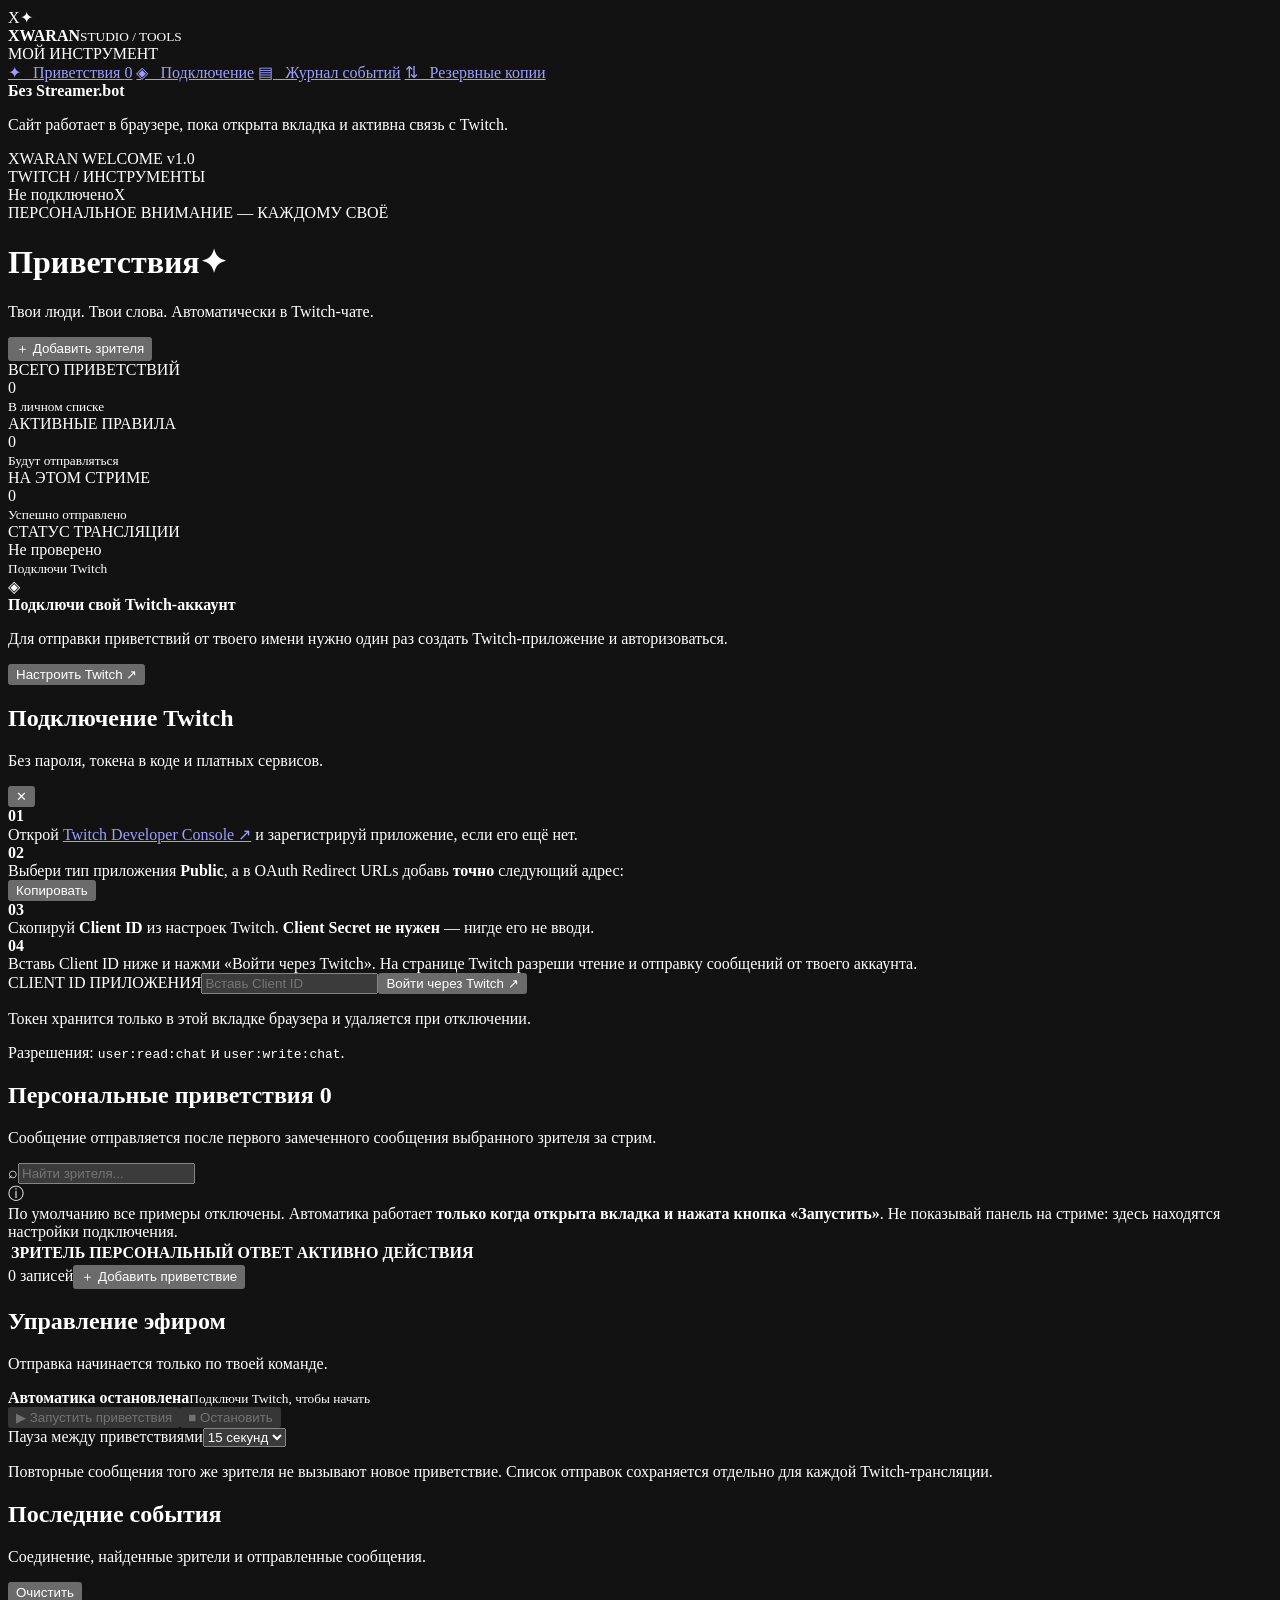
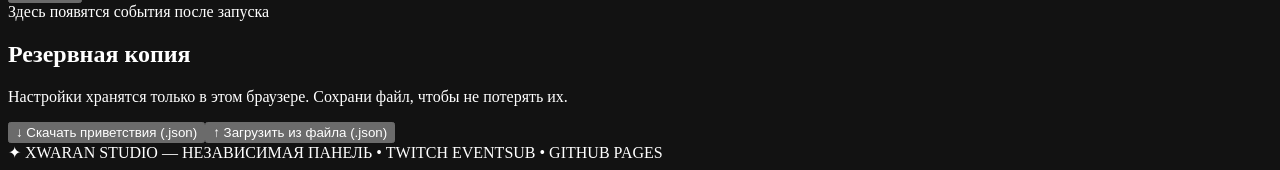
==== welcome/index.html @ 0ff884e6 "feat(welcome): add welcome/index.html" ====
<!doctype html>
<html lang="ru">
<head>
  <meta charset="utf-8">
  <meta name="viewport" content="width=device-width,initial-scale=1">
  <meta name="color-scheme" content="dark">
  <meta name="theme-color" content="#0d0e12">
  <meta name="description" content="Xwaran Welcome — персональные автоматические приветствия в Twitch без Streamer.bot.">
  <title>Xwaran Welcome — приветствия Twitch</title>
  <link rel="icon" href="./favicon.svg" type="image/svg+xml">
  <link rel="stylesheet" href="./styles.css">
  <script type="module" src="./app.mjs"></script>
</head>
<body>
<div class="shell">
  <aside class="sidebar">
    <div class="brand"><span class="brand-mark">X<span>✦</span></span><div><b>XWARAN</b><small>STUDIO / TOOLS</small></div></div>
    <div class="side-section">МОЙ ИНСТРУМЕНТ</div>
    <a class="nav-item active" href="#rules">✦ &nbsp; Приветствия <span id="sideCount">0</span></a>
    <a class="nav-item" href="#connection">◈ &nbsp; Подключение</a>
    <a class="nav-item" href="#activity">▤ &nbsp; Журнал событий</a>
    <a class="nav-item" href="#backup">⇅ &nbsp; Резервные копии</a>
    <div class="side-note"><span class="tiny-dot"></span><b>Без Streamer.bot</b><p>Сайт работает в браузере, пока открыта вкладка и активна связь с Twitch.</p></div>
    <div class="side-footer">XWARAN WELCOME <span>v1.0</span></div>
  </aside>
  <main class="main">
    <header class="topbar"><span class="eyebrow">TWITCH / ИНСТРУМЕНТЫ</span><div class="topbar-right"><span id="connectionPill" class="pill disconnected"><span class="dot"></span> Не подключено</span><span class="avatar">X</span></div></header>
    <div class="content">
      <div class="page-title"><div><div class="eyebrow red">ПЕРСОНАЛЬНОЕ ВНИМАНИЕ — КАЖДОМУ СВОЁ</div><h1>Приветствия<span class="spark">✦</span></h1><p>Твои люди. Твои слова. Автоматически в Twitch-чате.</p></div><button id="addBtn" class="btn primary">＋ Добавить зрителя</button></div>
      <div class="hero-stats">
        <div class="stat"><span>ВСЕГО ПРИВЕТСТВИЙ</span><div id="totalRules">0</div><small>В личном списке</small></div>
        <div class="stat"><span>АКТИВНЫЕ ПРАВИЛА</span><div id="enabledRules">0</div><small>Будут отправляться</small></div>
        <div class="stat"><span>НА ЭТОМ СТРИМЕ</span><div id="sentCount">0</div><small>Успешно отправлено</small></div>
        <div class="stat streamstat"><span>СТАТУС ТРАНСЛЯЦИИ</span><div id="streamStatus">Не проверено</div><small id="streamDetail">Подключи Twitch</small></div>
      </div>
      <section class="banner" id="connection">
        <div class="banner-icon">◈</div>
        <div class="banner-text"><b id="bannerTitle">Подключи свой Twitch-аккаунт</b><p id="bannerText">Для отправки приветствий от твоего имени нужно один раз создать Twitch-приложение и авторизоваться.</p></div>
        <button id="connectBtn" class="btn accent">Настроить Twitch ↗</button>
      </section>
      <section class="setup card" id="setupPanel">
        <div class="section-heading"><div><h2>Подключение Twitch</h2><p>Без пароля, токена в коде и платных сервисов.</p></div><button id="setupClose" class="icon-btn" aria-label="Скрыть подключение">✕</button></div>
        <div class="setup-grid">
          <div class="setup-instructions"><div class="step"><b>01</b><div>Открой <a href="https://dev.twitch.tv/console/apps" target="_blank" rel="noopener noreferrer">Twitch Developer Console ↗</a> и зарегистрируй приложение, если его ещё нет.</div></div>
          <div class="step"><b>02</b><div>Выбери тип приложения <strong>Public</strong>, а в OAuth Redirect URLs добавь <strong>точно</strong> следующий адрес:</div></div>
          <div class="copyline"><code id="redirectUri"></code><button id="copyRedirect" class="btn subtle small">Копировать</button></div>
          <div class="step"><b>03</b><div>Скопируй <strong>Client ID</strong> из настроек Twitch. <strong>Client Secret не нужен</strong> — нигде его не вводи.</div></div>
          <div class="step"><b>04</b><div>Вставь Client ID ниже и нажми «Войти через Twitch». На странице Twitch разреши чтение и отправку сообщений от твоего аккаунта.</div></div></div>
          <div class="setup-actions"><label for="clientId">CLIENT ID ПРИЛОЖЕНИЯ</label><input id="clientId" type="text" spellcheck="false" autocomplete="off" placeholder="Вставь Client ID" maxlength="80"><button id="authorizeBtn" class="btn primary wide">Войти через Twitch ↗</button><button id="disconnectBtn" class="btn subtle wide" hidden>Отключить аккаунт</button><p id="authInfo" class="fine">Токен хранится только в этой вкладке браузера и удаляется при отключении.</p><p class="fine">Разрешения: <code>user:read:chat</code> и <code>user:write:chat</code>.</p></div>
        </div>
      </section>
      <section class="card list-card" id="rules">
        <div class="section-heading"><div><h2>Персональные приветствия <span class="count-tag" id="rulesCounter">0</span></h2><p>Сообщение отправляется после первого замеченного сообщения выбранного зрителя за стрим.</p></div><div class="actions"><label class="search-wrap"><span>⌕</span><input id="search" placeholder="Найти зрителя..." autocomplete="off"></label></div></div>
        <div class="notice"><span>ⓘ</span><div>По умолчанию все примеры отключены. Автоматика работает <strong>только когда открыта вкладка и нажата кнопка «Запустить»</strong>. Не показывай панель на стриме: здесь находятся настройки подключения.</div></div>
        <div class="table-wrap"><table><thead><tr><th>ЗРИТЕЛЬ</th><th>ПЕРСОНАЛЬНЫЙ ОТВЕТ</th><th>АКТИВНО</th><th>ДЕЙСТВИЯ</th></tr></thead><tbody id="rulesBody"></tbody></table></div>
        <div id="emptyState" class="empty" hidden>Никого не найдено. Добавь зрителя или измени поиск.</div>
        <div class="table-footer"><span id="tableFoot">0 записей</span><button class="link-button" id="addBottom">＋ Добавить приветствие</button></div>
      </section>
      <div class="two-col">
        <section class="card control-card"><div class="section-heading"><div><h2>Управление эфиром</h2><p>Отправка начинается только по твоей команде.</p></div></div>
          <div class="run-status"><span id="runIndicator" class="live-bullet"></span><div><strong id="runTitle">Автоматика остановлена</strong><small id="runSub">Подключи Twitch, чтобы начать</small></div></div>
          <div class="controls"><button id="startBtn" class="btn primary wide" disabled>▶ Запустить приветствия</button><button id="stopBtn" class="btn danger-outline" disabled>■ Остановить</button></div>
          <div class="settings-row"><label for="cooldown">Пауза между приветствиями</label><select id="cooldown"><option value="10">10 секунд</option><option value="15" selected>15 секунд</option><option value="20">20 секунд</option><option value="30">30 секунд</option></select></div>
          <p class="fine">Повторные сообщения того же зрителя не вызывают новое приветствие. Список отправок сохраняется отдельно для каждой Twitch-трансляции.</p>
        </section>
        <section class="card" id="activity"><div class="section-heading"><div><h2>Последние события</h2><p>Соединение, найденные зрители и отправленные сообщения.</p></div><button id="clearLog" class="btn subtle small">Очистить</button></div><div id="eventLog" class="event-log"><div class="log-empty">Здесь появятся события после запуска</div></div></section>
      </div>
      <section class="card backup-card" id="backup"><div class="section-heading"><div><h2>Резервная копия</h2><p>Настройки хранятся только в этом браузере. Сохрани файл, чтобы не потерять их.</p></div></div><div class="backup-buttons"><button id="exportBtn" class="btn subtle">↓ Скачать приветствия (.json)</button><button id="importBtn" class="btn subtle">↑ Загрузить из файла (.json)</button><input id="fileInput" type="file" accept=".json,application/json" hidden></div></section>
      <footer>✦ XWARAN STUDIO — НЕЗАВИСИМАЯ ПАНЕЛЬ • TWITCH EVENTSUB • GITHUB PAGES</footer>
    </div>
  </main>
</div>
<dialog id="ruleDialog" class="modal"><form method="dialog" id="ruleForm"><div class="modal-title"><div><div class="eyebrow red">НАСТРОЙКА ПРИВЕТСТВИЯ</div><h2 id="modalHeading">Добавить зрителя</h2></div><button id="dialogClose" class="icon-btn" type="button" aria-label="Закрыть">✕</button></div><label for="ruleLogin">НИК ЗРИТЕЛЯ НА TWITCH</label><input id="ruleLogin" placeholder="например, Hell_Fox_X" required maxlength="25" spellcheck="false" autocomplete="off"><p class="fine">Используй Twitch-логин (латиница, цифры, подчёркивание), без @.</p><label for="ruleText">ТЕКСТ ПРИВЕТСТВИЯ</label><textarea id="ruleText" rows="4" maxlength="500" required placeholder="Привет, {user}! Устраивайся поудобнее ✦"></textarea><div class="form-under"><span>Можно использовать <code>{user}</code></span><span id="charCounter">0 / 500</span></div><label class="check-row"><input id="ruleEnabled" type="checkbox" checked><span>Включить приветствие</span></label><div class="dialog-actions"><button type="button" id="cancelRule" class="btn subtle">Отмена</button><button type="submit" class="btn primary">Сохранить</button></div></form></dialog>
<div id="toast" class="toast" role="status" aria-live="polite"></div>
</body>
</html>
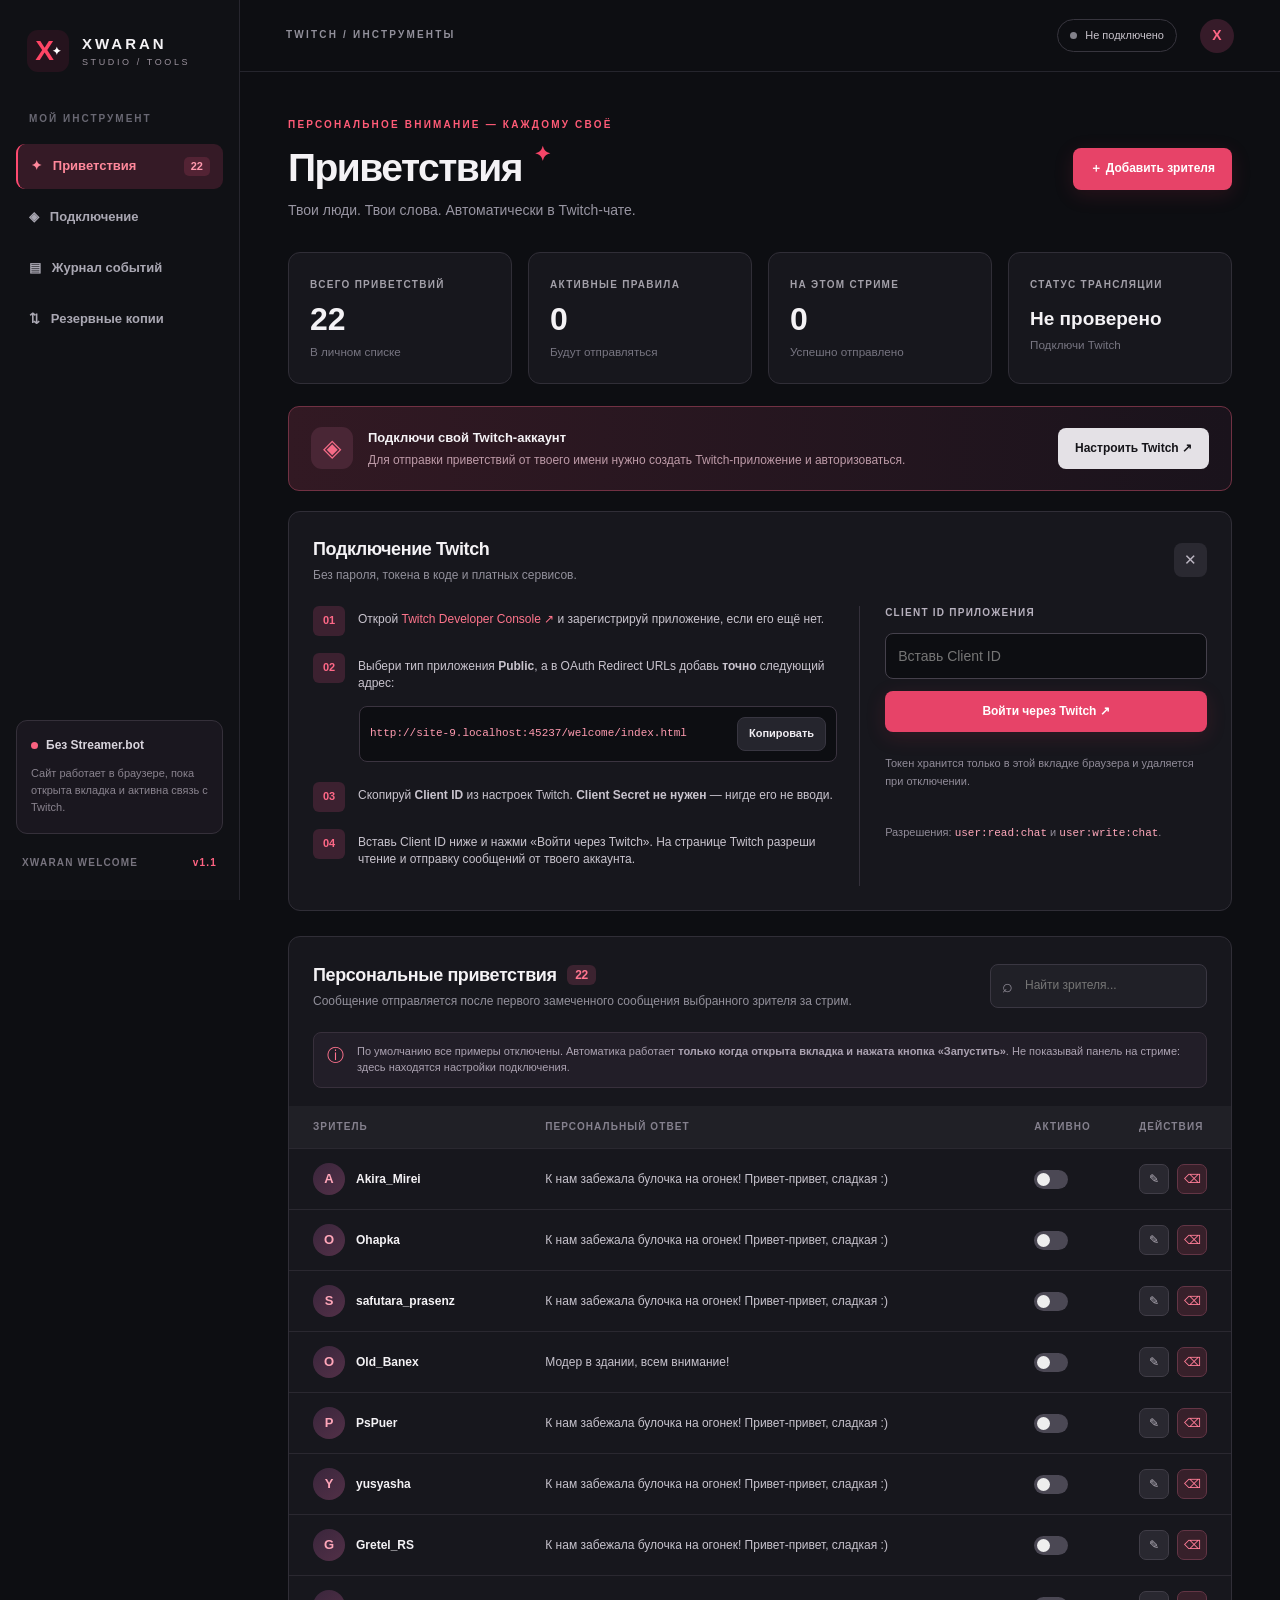
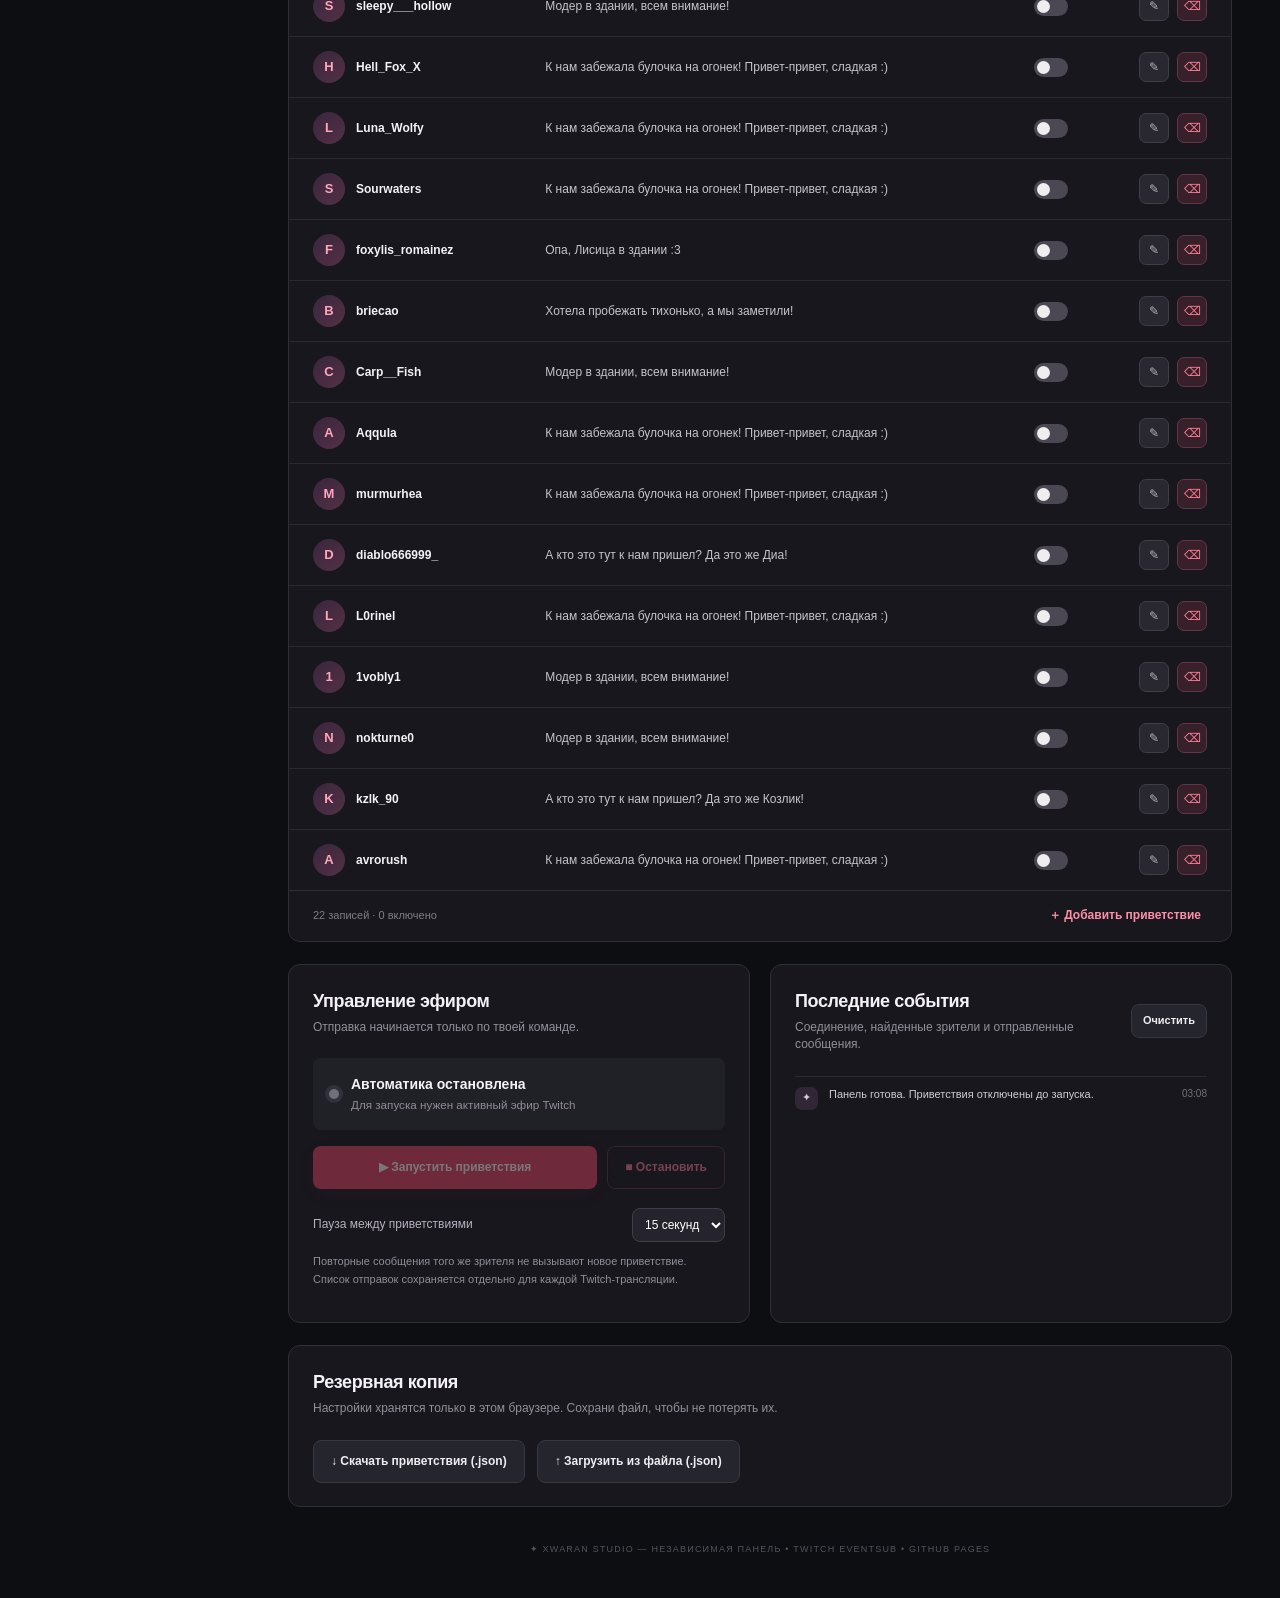
==== commit 4e383071: "feat(welcome): import Twir.app screenshot rules welcome/index.html" ====
--- a/welcome/index.html
+++ b/welcome/index.html
@@ -8,8 +8,8 @@
   <meta name="description" content="Xwaran Welcome — персональные автоматические приветствия в Twitch без Streamer.bot.">
   <title>Xwaran Welcome — приветствия Twitch</title>
   <link rel="icon" href="./favicon.svg" type="image/svg+xml">
-  <link rel="stylesheet" href="./styles.css">
-  <script type="module" src="./app.mjs"></script>
+  <link rel="stylesheet" href="./styles.css?v=1.1">
+  <script type="module" src="./app.mjs?v=1.1"></script>
 </head>
 <body>
 <div class="shell">
@@ -21,7 +21,7 @@
     <a class="nav-item" href="#activity">▤ &nbsp; Журнал событий</a>
     <a class="nav-item" href="#backup">⇅ &nbsp; Резервные копии</a>
     <div class="side-note"><span class="tiny-dot"></span><b>Без Streamer.bot</b><p>Сайт работает в браузере, пока открыта вкладка и активна связь с Twitch.</p></div>
-    <div class="side-footer">XWARAN WELCOME <span>v1.0</span></div>
+    <div class="side-footer">XWARAN WELCOME <span>v1.1</span></div>
   </aside>
   <main class="main">
     <header class="topbar"><span class="eyebrow">TWITCH / ИНСТРУМЕНТЫ</span><div class="topbar-right"><span id="connectionPill" class="pill disconnected"><span class="dot"></span> Не подключено</span><span class="avatar">X</span></div></header>
--- a/welcome/styles.css
+++ b/welcome/styles.css
@@ -0,0 +1 @@
+:root{font-family:Inter,ui-sans-serif,-apple-system,BlinkMacSystemFont,"Segoe UI",sans-serif;color:#f4f2f5;background:#0d0e12;font-size:14px;line-height:1.45}*{box-sizing:border-box}html{scroll-behavior:smooth}body{margin:0}button,input,textarea,select{font:inherit}button{cursor:pointer}button:disabled{cursor:not-allowed;opacity:.42}a{color:#ff758c;text-decoration:none}a:hover{text-decoration:underline}.shell{display:flex;min-height:100vh}.sidebar{background:#101115;border-right:1px solid #27262e;width:240px;flex:0 0 240px;display:flex;flex-direction:column;padding:30px 16px;position:sticky;top:0;height:100vh}.brand{display:flex;align-items:center;gap:13px;padding:0 11px 40px}.brand-mark{height:42px;width:42px;border-radius:11px;background:#25131d;color:#ff4565;font-size:28px;font-weight:900;text-align:center;line-height:42px}.brand-mark span{font-size:11px;color:white;vertical-align:top;margin-left:-2px}.brand b{letter-spacing:3px;font-size:15px}.brand small{display:block;color:#9b929d;font-size:9px;letter-spacing:2.6px;margin-top:2px}.side-section{font-weight:700;font-size:10px;letter-spacing:2px;color:#696873;padding:0 13px 14px}.nav-item{border-radius:9px;padding:13px 13px;color:#aaa8b3;display:flex;align-items:center;margin:3px 0;font-weight:600;font-size:13px}.nav-item:hover{text-decoration:none;background:#212026;color:#f5f3f5}.nav-item.active{background:#351a26;color:#ff889b;border-left:2px solid #ff4a70}.nav-item span{margin-left:auto;background:#532334;border-radius:5px;color:#ff99ae;padding:2px 7px;font-size:11px}.side-note{margin-top:auto;border:1px solid #35303a;background:#1a171f;border-radius:11px;padding:16px 14px;color:#d9d5dd;font-size:12px}.side-note p{color:#89838e;font-size:11px;line-height:1.55;margin-bottom:0}.tiny-dot{display:inline-block;width:7px;height:7px;border-radius:50%;background:#f9617f;margin-right:8px}.side-footer{display:flex;justify-content:space-between;padding:22px 6px 0;font-size:10px;font-weight:700;letter-spacing:1.2px;color:#77737e}.side-footer span{color:#ff6483}.main{min-width:0;flex:1}.topbar{height:72px;border-bottom:1px solid #25252d;display:flex;justify-content:space-between;align-items:center;padding:0 46px}.eyebrow{font-size:10px;font-weight:800;letter-spacing:2.2px;color:#92909b}.eyebrow.red{color:#ff5b77}.topbar-right{display:flex;align-items:center;gap:23px}.pill{display:inline-flex;align-items:center;gap:8px;border:1px solid #37353e;padding:8px 12px;border-radius:20px;font-size:11px;color:#c8c3cb}.dot{display:block;width:7px;height:7px;border-radius:50%;background:#82818a}.pill.connected .dot{background:#41d0a2}.pill.connected{border-color:#276450;color:#9dedca}.avatar{display:flex;align-items:center;justify-content:center;width:34px;height:34px;border-radius:50%;color:#ff6686;background:#361b29;font-weight:900}.content{max-width:1450px;margin:auto;padding:46px 48px 28px}.page-title{display:flex;align-items:center;justify-content:space-between;gap:18px;margin-bottom:32px}.page-title h1{font-size:39px;letter-spacing:-1.5px;margin:7px 0 4px}.page-title p{color:#9895a2;margin:0}.spark{color:#f64568;font-size:20px;margin-left:12px;vertical-align:top}.btn{border:none;border-radius:8px;padding:12px 17px;font-weight:700;font-size:12px;transition:filter .15s,background .15s;white-space:nowrap}.btn:not(:disabled):hover{filter:brightness(1.13)}.btn.primary{background:#e74368;color:white;box-shadow:0 5px 20px #d92d5025}.btn.accent{background:#e4e1e6;color:#151419}.btn.subtle{background:#25252d;color:#f0edf2;border:1px solid #383641}.btn.small{font-size:11px;padding:8px 11px}.btn.wide{width:100%}.btn.danger-outline{border:1px solid #6a3447;color:#ff7c92;background:transparent}.hero-stats{display:grid;grid-template-columns:repeat(4,minmax(0,1fr));gap:16px;margin-bottom:22px}.stat{border:1px solid #302e37;border-radius:12px;background:#17171d;padding:20px 21px;min-height:132px}.stat>span{font-size:10px;letter-spacing:1.3px;color:#a3a0a9;font-weight:750}.stat>div{font-size:32px;font-weight:800;margin:9px 0 0;line-height:1.05}.stat>small{display:block;color:#777581;margin-top:8px}.stat.streamstat>div{font-size:19px;margin-top:15px}.banner{padding:20px 22px;margin-bottom:20px;border:1px solid #713143;border-radius:11px;display:flex;align-items:center;gap:15px;background:linear-gradient(90deg,#321923,#1a131c)}.banner-icon{color:#f46b87;background:#492635;border-radius:11px;width:42px;height:42px;display:grid;place-items:center;font-size:24px;flex:none}.banner-text{flex:1}.banner-text>b{font-size:13px}.banner-text p{color:#be9ba8;margin:4px 0 0;font-size:12px}.card{background:#17171d;border:1px solid #302e37;border-radius:12px;margin-bottom:22px}.setup{padding:24px;margin-bottom:25px}.section-heading{display:flex;justify-content:space-between;gap:16px;align-items:center;margin-bottom:22px}.section-heading h2{font-size:18px;letter-spacing:-.4px;margin:0 0 5px}.section-heading p{margin:0;font-size:12px;color:#92909b}.icon-btn{border:0;background:#2a2931;border-radius:8px;color:#bcb6c2;font-size:15px;padding:6px 10px}.setup-grid{display:grid;grid-template-columns:1.7fr 1fr;gap:25px}.setup-instructions{padding-right:22px;border-right:1px solid #34303b}.step{display:flex;gap:13px;margin:0 0 17px;color:#c9c4ce;font-size:12px}.step>b{color:#ff6887;border-radius:6px;background:#3c2130;display:grid;place-items:center;min-width:32px;height:30px;font-size:11px}.step div{padding-top:5px}.copyline{margin:-4px 0 20px 46px;display:flex;align-items:center;gap:10px;background:#0d0e12;border:1px solid #3b3440;border-radius:8px;padding:10px}.copyline code{color:#ff9bb0;min-width:0;overflow-wrap:anywhere;flex:1;font-size:11px}.setup-actions{display:flex;flex-direction:column;gap:12px}.setup-actions label,.modal label:not(.check-row){font-size:10px;font-weight:750;letter-spacing:1.25px;color:#b7b1be}.setup-actions input,.modal input,.modal textarea{width:100%;border:1px solid #45414c;border-radius:8px;background:#0d0e12;color:white;outline:none;padding:12px}.setup-actions input:focus,.modal input:focus,.modal textarea:focus{border-color:#ff667f}.fine{font-size:11px;line-height:1.6;color:#918c99}.fine code,.form-under code{color:#ffa8bb}.list-card{padding:25px 0 0}.list-card .section-heading{padding:0 24px}.count-tag{font-size:12px;padding:3px 8px;border-radius:6px;background:#3c2330;color:#ff7690;vertical-align:middle;margin-left:6px}.search-wrap{border:1px solid #3a3742;border-radius:8px;display:flex;gap:10px;align-items:center;padding:8px 11px;background:#202027;color:#8d8995}.search-wrap span{font-size:18px}.search-wrap input{background:transparent;border:none;outline:none;width:172px;color:white;font-size:12px}.notice{background:#221e28;border:1px solid #38303c;border-radius:8px;padding:11px 13px;display:flex;gap:13px;color:#aba2b1;font-size:11px;margin:0 24px 18px}.notice>span{font-size:17px;color:#ff738e}.table-wrap{overflow-x:auto}table{width:100%;border-collapse:collapse;min-width:740px;text-align:left}thead{background:#202026;color:#85818e;font-size:10px;letter-spacing:1.1px}th{padding:14px 24px}td{padding:14px 24px;border-top:1px solid #2a2830;font-size:12px}td:first-child{width:26%}td:nth-child(2){width:55%}.user-cell{display:flex;align-items:center;gap:11px;font-weight:700}.user-avatar{display:grid;place-items:center;width:32px;height:32px;background:linear-gradient(140deg,#3a263c,#523047);color:#ffa6b9;border-radius:50%;font-weight:900;font-size:13px}.message{color:#c7c3cd;white-space:nowrap;overflow:hidden;text-overflow:ellipsis;max-width:440px}.row-actions{display:flex;gap:8px}.mini-btn{height:30px;width:30px;border-radius:7px;border:1px solid #403d47;background:#292830;color:#b7b2bd}.mini-btn.danger{background:#37202a;color:#ff7d97;border-color:#633545}.switch{position:relative;display:inline-block;width:34px;height:19px}.switch input{opacity:0;width:0;height:0}.switch span{position:absolute;inset:0;border-radius:20px;background:#4b4854;transition:background .2s;cursor:pointer}.switch span:before{content:"";position:absolute;top:3px;left:3px;width:13px;height:13px;background:#eee;border-radius:50%;transition:transform .2s}.switch input:checked+span{background:#e64b6d}.switch input:checked+span:before{transform:translateX(15px)}.empty{text-align:center;color:#a09ba8;padding:50px 15px}.table-footer{border-top:1px solid #302d37;display:flex;justify-content:space-between;align-items:center;padding:15px 24px;color:#817d89;font-size:11px}.link-button{border:none;background:none;color:#ff8fa8;font-size:12px;font-weight:700}.two-col{display:grid;grid-template-columns:1fr 1fr;gap:20px}.two-col .card{padding:23px 24px;min-height:304px}.run-status{display:flex;align-items:center;gap:12px;background:#202027;padding:16px;border-radius:8px;margin-bottom:16px}.live-bullet{width:10px;height:10px;border-radius:50%;background:#716f79;box-shadow:0 0 0 4px #32303b;flex:0 0 10px}.live-bullet.on{background:#4be1ac;box-shadow:0 0 0 4px #23473e}.run-status strong{display:block}.run-status small{display:block;color:#908b98;margin-top:2px}.controls{display:flex;gap:10px}.controls .wide{flex:1}.settings-row{display:flex;align-items:center;justify-content:space-between;gap:10px;margin-top:19px;font-size:12px;color:#b6b0bd}.settings-row select{background:#25242c;color:white;border:1px solid #413d48;border-radius:8px;padding:8px}.event-log{max-height:250px;overflow:auto;min-height:140px}.log-empty{color:#797581;text-align:center;margin-top:60px;font-size:12px}.log-item{display:flex;align-items:flex-start;gap:11px;padding:10px 0;border-top:1px solid #2b2932}.log-item time{color:#756f7d;font-size:10px;margin-left:auto;white-space:nowrap}.log-icon{height:23px;width:23px;display:grid;place-items:center;border-radius:7px;background:#312635;color:#ff8ba6;font-size:12px;flex:none}.log-item span{font-size:11px;color:#d1ccd4}.backup-card{padding:23px 24px}.backup-buttons{display:flex;gap:12px;flex-wrap:wrap}footer{text-align:center;padding:14px;color:#55535d;font-size:9px;letter-spacing:1.2px}.modal{background:#1c1a22;color:white;border:1px solid #4a3341;border-radius:15px;min-width:min(92vw,520px);max-width:520px;padding:27px;box-shadow:0 24px 90px #0009}.modal::backdrop{background:#050407c9}.modal-title{display:flex;justify-content:space-between;align-items:flex-start;margin-bottom:25px}.modal-title h2{font-size:23px;margin:5px 0}.modal form{display:flex;flex-direction:column;gap:11px}.modal textarea{resize:vertical}.modal .fine{margin:0 0 12px}.form-under{display:flex;justify-content:space-between;color:#8e8795;font-size:11px}.check-row{display:flex;align-items:center;gap:10px;padding:16px 0}.check-row input{width:auto;accent-color:#ea466b}.dialog-actions{display:flex;justify-content:flex-end;gap:10px;border-top:1px solid #3b3440;padding-top:18px}.toast{position:fixed;right:24px;bottom:25px;background:#35303b;border:1px solid #895169;padding:12px 17px;border-radius:9px;box-shadow:0 12px 40px #0008;max-width:350px;display:none;color:white;font-size:12px}.toast.visible{display:block}@media(max-width:1100px){.sidebar{width:188px;flex-basis:188px}.content{padding:30px 24px}.topbar{padding:0 24px}.hero-stats{grid-template-columns:1fr 1fr}}@media(max-width:780px){.sidebar{display:none}.content{padding:24px 14px}.topbar{padding:0 17px;height:58px}.page-title h1{font-size:30px}.page-title{align-items:flex-start;flex-direction:column}.hero-stats{gap:10px}.stat{padding:15px;min-height:110px}.banner{flex-wrap:wrap}.banner .btn{width:100%}.setup-grid,.two-col{grid-template-columns:1fr}.setup-instructions{border-right:0;padding-right:0}.setup{padding:17px}.list-card .section-heading{flex-wrap:wrap}.table-footer{padding:14px}.backup-card{padding:18px}.modal{padding:20px;min-width:90vw}}@media(max-width:420px){.hero-stats{grid-template-columns:1fr 1fr}.stat>span{font-size:9px}.stat>div{font-size:27px}.stat.streamstat>div{font-size:16px}.controls{flex-wrap:wrap}.controls .btn{width:100%}}
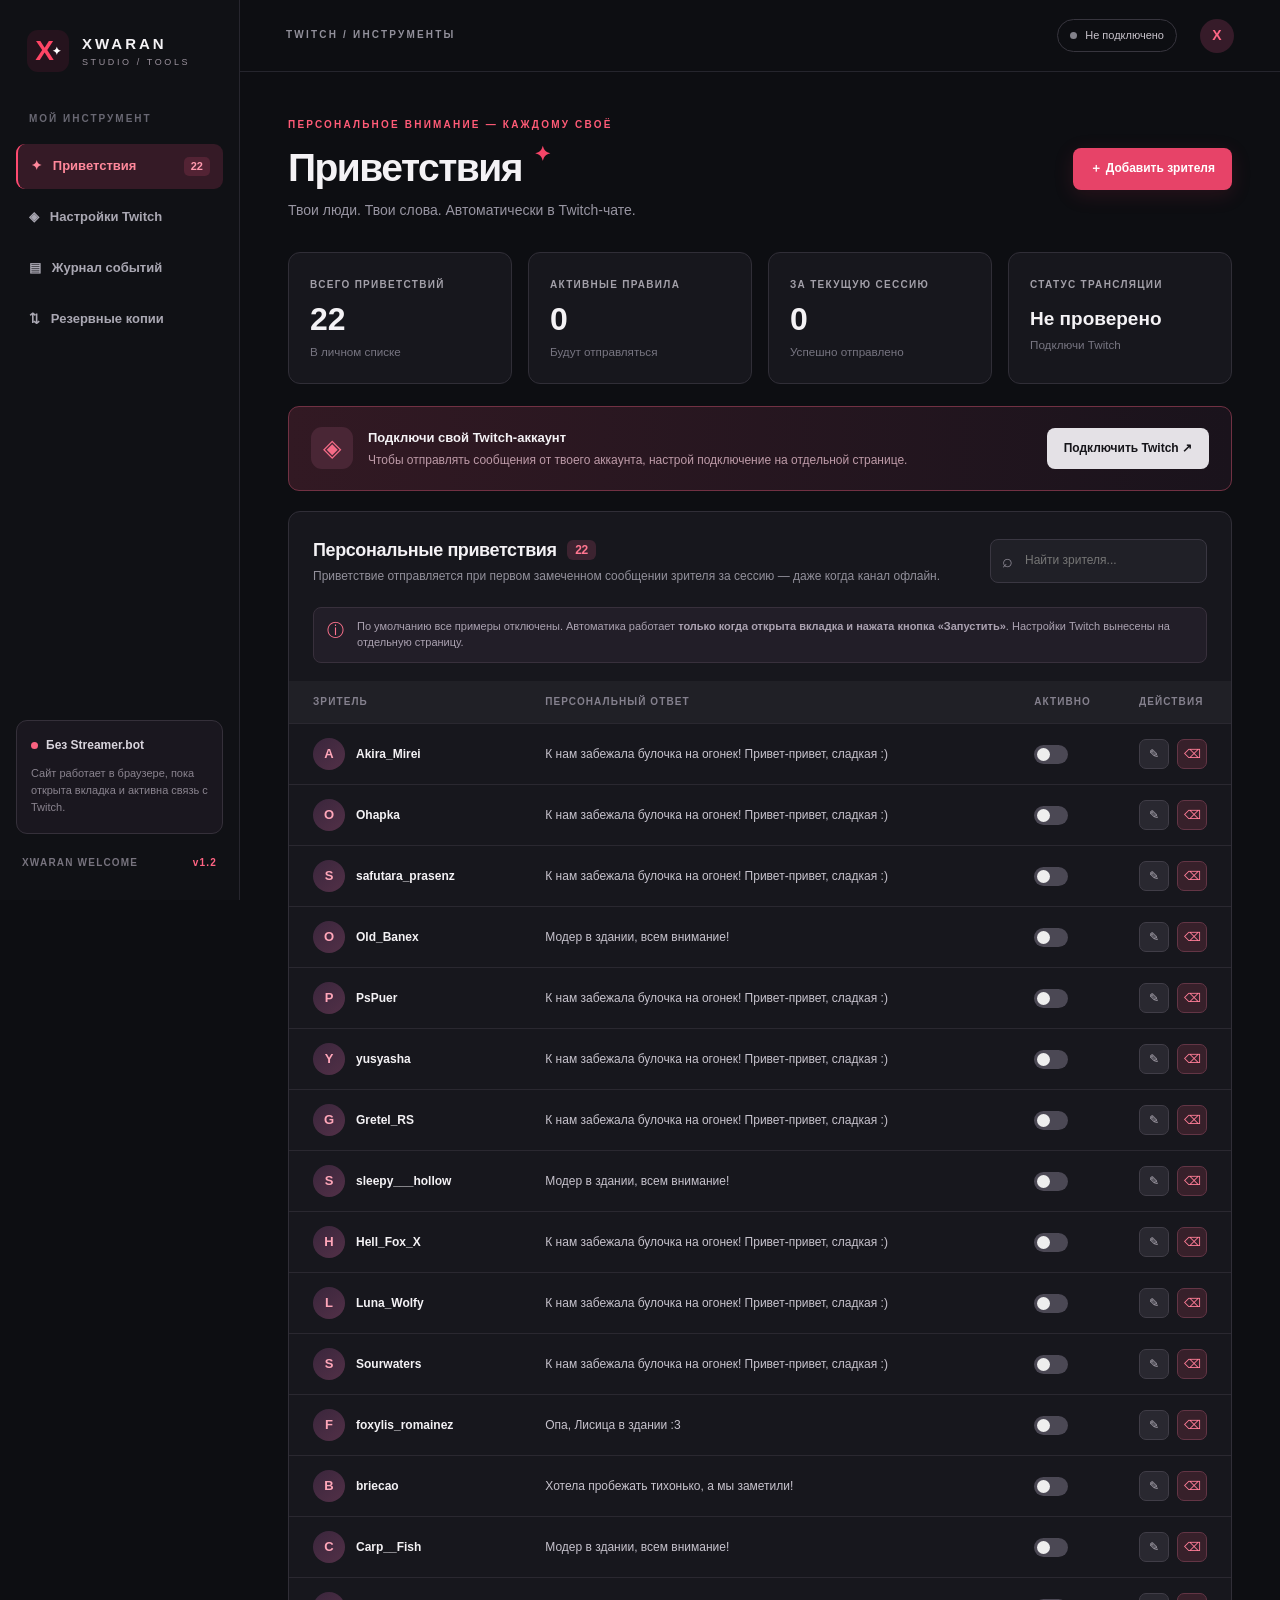
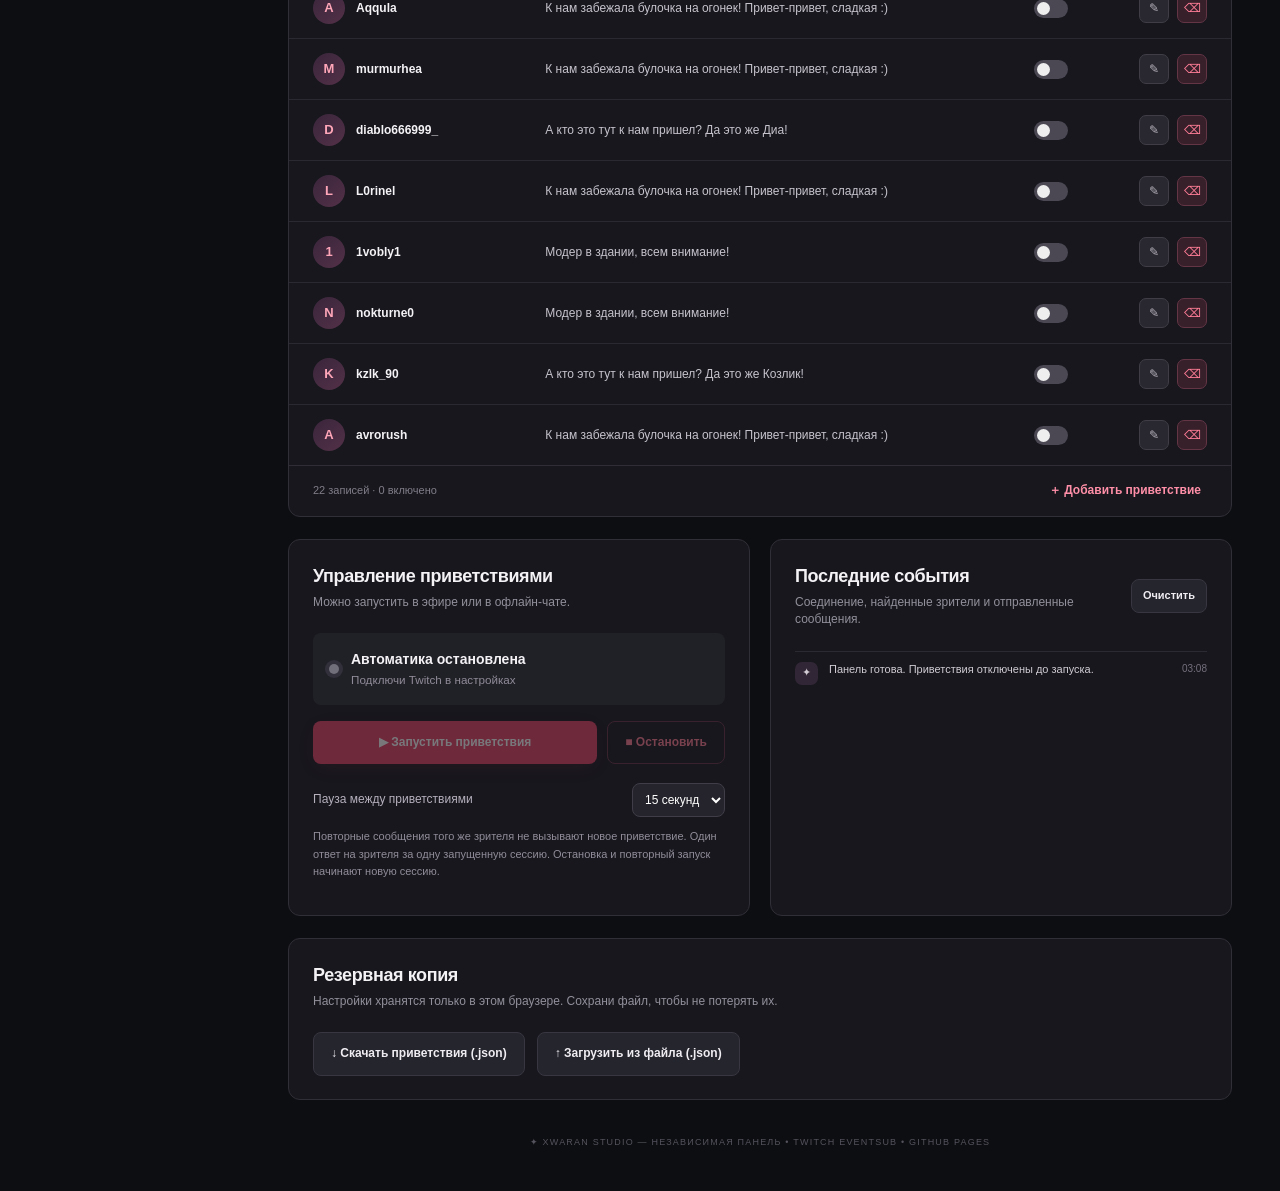
==== commit a20cc47b: "feat(welcome): update welcome/index.html for v1.2" ====
--- a/welcome/index.html
+++ b/welcome/index.html
@@ -8,8 +8,8 @@
   <meta name="description" content="Xwaran Welcome — персональные автоматические приветствия в Twitch без Streamer.bot.">
   <title>Xwaran Welcome — приветствия Twitch</title>
   <link rel="icon" href="./favicon.svg" type="image/svg+xml">
-  <link rel="stylesheet" href="./styles.css?v=1.1">
-  <script type="module" src="./app.mjs?v=1.1"></script>
+  <link rel="stylesheet" href="./styles.css?v=1.2">
+  <script type="module" src="./app.mjs?v=1.2"></script>
 </head>
 <body>
 <div class="shell">
@@ -17,11 +17,11 @@
     <div class="brand"><span class="brand-mark">X<span>✦</span></span><div><b>XWARAN</b><small>STUDIO / TOOLS</small></div></div>
     <div class="side-section">МОЙ ИНСТРУМЕНТ</div>
     <a class="nav-item active" href="#rules">✦ &nbsp; Приветствия <span id="sideCount">0</span></a>
-    <a class="nav-item" href="#connection">◈ &nbsp; Подключение</a>
+    <a class="nav-item" href="./settings.html">◈ &nbsp; Настройки Twitch</a>
     <a class="nav-item" href="#activity">▤ &nbsp; Журнал событий</a>
     <a class="nav-item" href="#backup">⇅ &nbsp; Резервные копии</a>
     <div class="side-note"><span class="tiny-dot"></span><b>Без Streamer.bot</b><p>Сайт работает в браузере, пока открыта вкладка и активна связь с Twitch.</p></div>
-    <div class="side-footer">XWARAN WELCOME <span>v1.1</span></div>
+    <div class="side-footer">XWARAN WELCOME <span>v1.2</span></div>
   </aside>
   <main class="main">
     <header class="topbar"><span class="eyebrow">TWITCH / ИНСТРУМЕНТЫ</span><div class="topbar-right"><span id="connectionPill" class="pill disconnected"><span class="dot"></span> Не подключено</span><span class="avatar">X</span></div></header>
@@ -30,7 +30,7 @@
       <div class="hero-stats">
         <div class="stat"><span>ВСЕГО ПРИВЕТСТВИЙ</span><div id="totalRules">0</div><small>В личном списке</small></div>
         <div class="stat"><span>АКТИВНЫЕ ПРАВИЛА</span><div id="enabledRules">0</div><small>Будут отправляться</small></div>
-        <div class="stat"><span>НА ЭТОМ СТРИМЕ</span><div id="sentCount">0</div><small>Успешно отправлено</small></div>
+        <div class="stat"><span>ЗА ТЕКУЩУЮ СЕССИЮ</span><div id="sentCount">0</div><small>Успешно отправлено</small></div>
         <div class="stat streamstat"><span>СТАТУС ТРАНСЛЯЦИИ</span><div id="streamStatus">Не проверено</div><small id="streamDetail">Подключи Twitch</small></div>
       </div>
       <section class="banner" id="connection">
@@ -38,30 +38,19 @@
         <div class="banner-text"><b id="bannerTitle">Подключи свой Twitch-аккаунт</b><p id="bannerText">Для отправки приветствий от твоего имени нужно один раз создать Twitch-приложение и авторизоваться.</p></div>
         <button id="connectBtn" class="btn accent">Настроить Twitch ↗</button>
       </section>
-      <section class="setup card" id="setupPanel">
-        <div class="section-heading"><div><h2>Подключение Twitch</h2><p>Без пароля, токена в коде и платных сервисов.</p></div><button id="setupClose" class="icon-btn" aria-label="Скрыть подключение">✕</button></div>
-        <div class="setup-grid">
-          <div class="setup-instructions"><div class="step"><b>01</b><div>Открой <a href="https://dev.twitch.tv/console/apps" target="_blank" rel="noopener noreferrer">Twitch Developer Console ↗</a> и зарегистрируй приложение, если его ещё нет.</div></div>
-          <div class="step"><b>02</b><div>Выбери тип приложения <strong>Public</strong>, а в OAuth Redirect URLs добавь <strong>точно</strong> следующий адрес:</div></div>
-          <div class="copyline"><code id="redirectUri"></code><button id="copyRedirect" class="btn subtle small">Копировать</button></div>
-          <div class="step"><b>03</b><div>Скопируй <strong>Client ID</strong> из настроек Twitch. <strong>Client Secret не нужен</strong> — нигде его не вводи.</div></div>
-          <div class="step"><b>04</b><div>Вставь Client ID ниже и нажми «Войти через Twitch». На странице Twitch разреши чтение и отправку сообщений от твоего аккаунта.</div></div></div>
-          <div class="setup-actions"><label for="clientId">CLIENT ID ПРИЛОЖЕНИЯ</label><input id="clientId" type="text" spellcheck="false" autocomplete="off" placeholder="Вставь Client ID" maxlength="80"><button id="authorizeBtn" class="btn primary wide">Войти через Twitch ↗</button><button id="disconnectBtn" class="btn subtle wide" hidden>Отключить аккаунт</button><p id="authInfo" class="fine">Токен хранится только в этой вкладке браузера и удаляется при отключении.</p><p class="fine">Разрешения: <code>user:read:chat</code> и <code>user:write:chat</code>.</p></div>
-        </div>
-      </section>
       <section class="card list-card" id="rules">
-        <div class="section-heading"><div><h2>Персональные приветствия <span class="count-tag" id="rulesCounter">0</span></h2><p>Сообщение отправляется после первого замеченного сообщения выбранного зрителя за стрим.</p></div><div class="actions"><label class="search-wrap"><span>⌕</span><input id="search" placeholder="Найти зрителя..." autocomplete="off"></label></div></div>
-        <div class="notice"><span>ⓘ</span><div>По умолчанию все примеры отключены. Автоматика работает <strong>только когда открыта вкладка и нажата кнопка «Запустить»</strong>. Не показывай панель на стриме: здесь находятся настройки подключения.</div></div>
+        <div class="section-heading"><div><h2>Персональные приветствия <span class="count-tag" id="rulesCounter">0</span></h2><p>Приветствие отправляется при первом замеченном сообщении зрителя за сессию — даже когда канал офлайн.</p></div><div class="actions"><label class="search-wrap"><span>⌕</span><input id="search" placeholder="Найти зрителя..." autocomplete="off"></label></div></div>
+        <div class="notice"><span>ⓘ</span><div>По умолчанию все примеры отключены. Автоматика работает <strong>только когда открыта вкладка и нажата кнопка «Запустить»</strong>. Настройки Twitch вынесены на отдельную страницу.</div></div>
         <div class="table-wrap"><table><thead><tr><th>ЗРИТЕЛЬ</th><th>ПЕРСОНАЛЬНЫЙ ОТВЕТ</th><th>АКТИВНО</th><th>ДЕЙСТВИЯ</th></tr></thead><tbody id="rulesBody"></tbody></table></div>
         <div id="emptyState" class="empty" hidden>Никого не найдено. Добавь зрителя или измени поиск.</div>
         <div class="table-footer"><span id="tableFoot">0 записей</span><button class="link-button" id="addBottom">＋ Добавить приветствие</button></div>
       </section>
       <div class="two-col">
-        <section class="card control-card"><div class="section-heading"><div><h2>Управление эфиром</h2><p>Отправка начинается только по твоей команде.</p></div></div>
+        <section class="card control-card"><div class="section-heading"><div><h2>Управление приветствиями</h2><p>Можно запустить в эфире или в офлайн-чате.</p></div></div>
           <div class="run-status"><span id="runIndicator" class="live-bullet"></span><div><strong id="runTitle">Автоматика остановлена</strong><small id="runSub">Подключи Twitch, чтобы начать</small></div></div>
           <div class="controls"><button id="startBtn" class="btn primary wide" disabled>▶ Запустить приветствия</button><button id="stopBtn" class="btn danger-outline" disabled>■ Остановить</button></div>
           <div class="settings-row"><label for="cooldown">Пауза между приветствиями</label><select id="cooldown"><option value="10">10 секунд</option><option value="15" selected>15 секунд</option><option value="20">20 секунд</option><option value="30">30 секунд</option></select></div>
-          <p class="fine">Повторные сообщения того же зрителя не вызывают новое приветствие. Список отправок сохраняется отдельно для каждой Twitch-трансляции.</p>
+          <p class="fine">Повторные сообщения того же зрителя не вызывают новое приветствие. Один ответ на зрителя за одну запущенную сессию. Остановка и повторный запуск начинают новую сессию.</p>
         </section>
         <section class="card" id="activity"><div class="section-heading"><div><h2>Последние события</h2><p>Соединение, найденные зрители и отправленные сообщения.</p></div><button id="clearLog" class="btn subtle small">Очистить</button></div><div id="eventLog" class="event-log"><div class="log-empty">Здесь появятся события после запуска</div></div></section>
       </div>
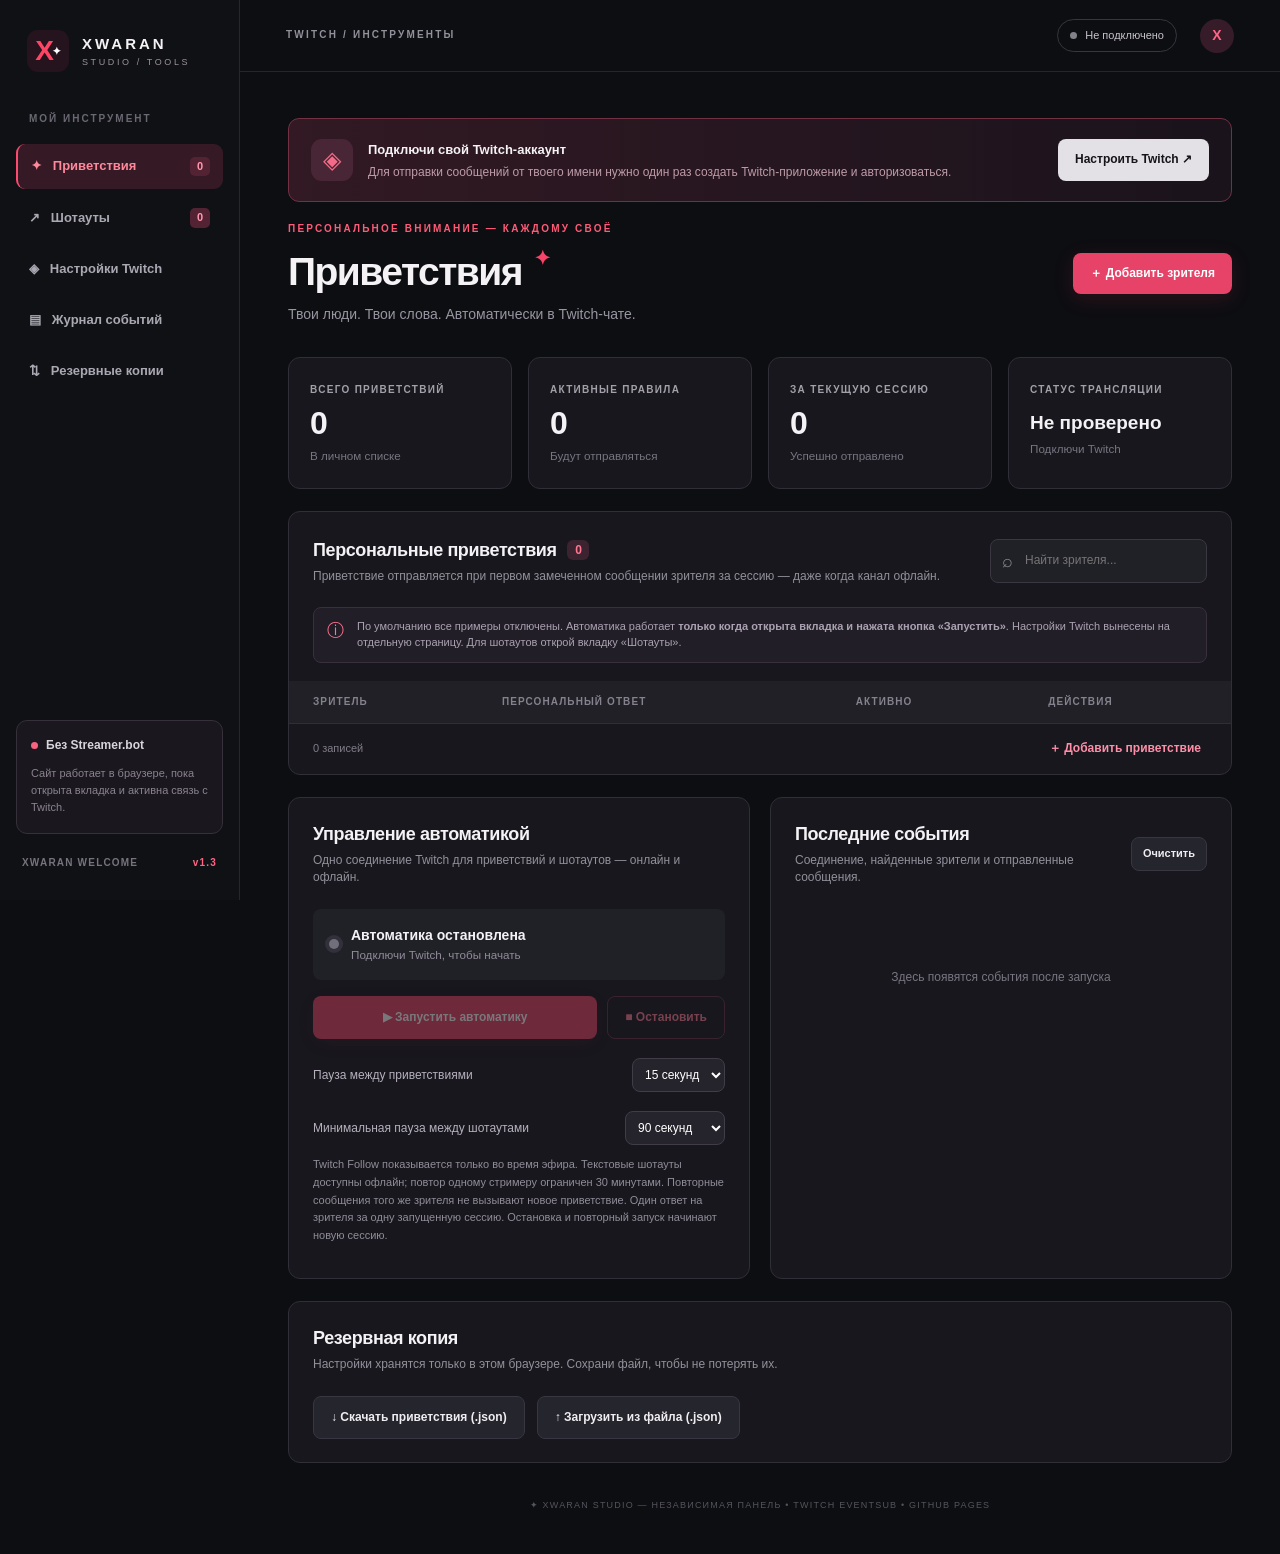
==== commit 38798ab7: "feat(welcome): shoutouts update welcome/index.html" ====
--- a/welcome/index.html
+++ b/welcome/index.html
@@ -8,24 +8,31 @@
   <meta name="description" content="Xwaran Welcome — персональные автоматические приветствия в Twitch без Streamer.bot.">
   <title>Xwaran Welcome — приветствия Twitch</title>
   <link rel="icon" href="./favicon.svg" type="image/svg+xml">
-  <link rel="stylesheet" href="./styles.css?v=1.2">
-  <script type="module" src="./app.mjs?v=1.2"></script>
+  <link rel="stylesheet" href="./styles.css?v=1.3">
+  <script type="module" src="./app.mjs?v=1.3"></script>
 </head>
 <body>
 <div class="shell">
   <aside class="sidebar">
     <div class="brand"><span class="brand-mark">X<span>✦</span></span><div><b>XWARAN</b><small>STUDIO / TOOLS</small></div></div>
     <div class="side-section">МОЙ ИНСТРУМЕНТ</div>
-    <a class="nav-item active" href="#rules">✦ &nbsp; Приветствия <span id="sideCount">0</span></a>
+    <a id="navGreetings" class="nav-item active" href="#rules">✦ &nbsp; Приветствия <span id="sideCount">0</span></a>
+    <a id="navShoutouts" class="nav-item" href="#shoutouts">↗ &nbsp; Шотауты <span id="sideShoutCount">0</span></a>
     <a class="nav-item" href="./settings.html">◈ &nbsp; Настройки Twitch</a>
     <a class="nav-item" href="#activity">▤ &nbsp; Журнал событий</a>
     <a class="nav-item" href="#backup">⇅ &nbsp; Резервные копии</a>
     <div class="side-note"><span class="tiny-dot"></span><b>Без Streamer.bot</b><p>Сайт работает в браузере, пока открыта вкладка и активна связь с Twitch.</p></div>
-    <div class="side-footer">XWARAN WELCOME <span>v1.2</span></div>
+    <div class="side-footer">XWARAN WELCOME <span>v1.3</span></div>
   </aside>
   <main class="main">
     <header class="topbar"><span class="eyebrow">TWITCH / ИНСТРУМЕНТЫ</span><div class="topbar-right"><span id="connectionPill" class="pill disconnected"><span class="dot"></span> Не подключено</span><span class="avatar">X</span></div></header>
     <div class="content">
+      <section class="banner" id="connection">
+        <div class="banner-icon">◈</div>
+        <div class="banner-text"><b id="bannerTitle">Подключи свой Twitch-аккаунт</b><p id="bannerText">Для отправки сообщений от твоего имени нужно один раз создать Twitch-приложение и авторизоваться.</p></div>
+        <button id="connectBtn" class="btn accent">Настроить Twitch ↗</button>
+      </section>
+      <div id="greetingsView" class="view">
       <div class="page-title"><div><div class="eyebrow red">ПЕРСОНАЛЬНОЕ ВНИМАНИЕ — КАЖДОМУ СВОЁ</div><h1>Приветствия<span class="spark">✦</span></h1><p>Твои люди. Твои слова. Автоматически в Twitch-чате.</p></div><button id="addBtn" class="btn primary">＋ Добавить зрителя</button></div>
       <div class="hero-stats">
         <div class="stat"><span>ВСЕГО ПРИВЕТСТВИЙ</span><div id="totalRules">0</div><small>В личном списке</small></div>
@@ -33,24 +40,38 @@
         <div class="stat"><span>ЗА ТЕКУЩУЮ СЕССИЮ</span><div id="sentCount">0</div><small>Успешно отправлено</small></div>
         <div class="stat streamstat"><span>СТАТУС ТРАНСЛЯЦИИ</span><div id="streamStatus">Не проверено</div><small id="streamDetail">Подключи Twitch</small></div>
       </div>
-      <section class="banner" id="connection">
-        <div class="banner-icon">◈</div>
-        <div class="banner-text"><b id="bannerTitle">Подключи свой Twitch-аккаунт</b><p id="bannerText">Для отправки приветствий от твоего имени нужно один раз создать Twitch-приложение и авторизоваться.</p></div>
-        <button id="connectBtn" class="btn accent">Настроить Twitch ↗</button>
-      </section>
       <section class="card list-card" id="rules">
         <div class="section-heading"><div><h2>Персональные приветствия <span class="count-tag" id="rulesCounter">0</span></h2><p>Приветствие отправляется при первом замеченном сообщении зрителя за сессию — даже когда канал офлайн.</p></div><div class="actions"><label class="search-wrap"><span>⌕</span><input id="search" placeholder="Найти зрителя..." autocomplete="off"></label></div></div>
-        <div class="notice"><span>ⓘ</span><div>По умолчанию все примеры отключены. Автоматика работает <strong>только когда открыта вкладка и нажата кнопка «Запустить»</strong>. Настройки Twitch вынесены на отдельную страницу.</div></div>
+        <div class="notice"><span>ⓘ</span><div>По умолчанию все примеры отключены. Автоматика работает <strong>только когда открыта вкладка и нажата кнопка «Запустить»</strong>. Настройки Twitch вынесены на отдельную страницу. Для шотаутов открой вкладку «Шотауты».</div></div>
         <div class="table-wrap"><table><thead><tr><th>ЗРИТЕЛЬ</th><th>ПЕРСОНАЛЬНЫЙ ОТВЕТ</th><th>АКТИВНО</th><th>ДЕЙСТВИЯ</th></tr></thead><tbody id="rulesBody"></tbody></table></div>
         <div id="emptyState" class="empty" hidden>Никого не найдено. Добавь зрителя или измени поиск.</div>
         <div class="table-footer"><span id="tableFoot">0 записей</span><button class="link-button" id="addBottom">＋ Добавить приветствие</button></div>
       </section>
+      </div>
+      <div id="shoutoutsView" class="view" hidden>
+        <div class="page-title"><div><div class="eyebrow red">ПОДДЕРЖИМ ДРУЗЕЙ-СТРИМЕРОВ</div><h1>Шотауты<span class="spark">↗</span></h1><p>Стример написал в чат — его канал появляется у сообщества.</p></div><button id="addShoutBtn" class="btn primary">＋ Добавить стримера</button></div>
+        <div class="hero-stats shout-stats">
+          <div class="stat"><span>ВСЕГО СТРИМЕРОВ</span><div id="shoutTotal">0</div><small>В твоём списке</small></div>
+          <div class="stat"><span>ВКЛЮЧЕНО</span><div id="shoutEnabled">0</div><small>Автоматические шотауты</small></div>
+          <div class="stat"><span>ЗА СЕССИЮ</span><div id="shoutSent">0</div><small>Успешно отмечены</small></div>
+          <div class="stat streamstat"><span>РЕЖИМ</span><div>Follow / ссылка</div><small>В эфире / офлайн</small></div>
+        </div>
+        <section class="card list-card" id="shoutouts">
+          <div class="section-heading"><div><h2>Мои стримеры <span class="count-tag" id="shoutCount">0</span></h2><p>Реакция на первое сообщение указанного стримера во время запущенной автоматики.</p></div><label class="search-wrap"><span>⌕</span><input id="shoutSearch" placeholder="Найти стримера..." autocomplete="off"></label></div>
+          <div class="notice"><span>ⓘ</span><div><b>В эфире:</b> встроенный Twitch Shoutout с кнопкой Follow (если авторизация позволяет и нет кулдауна). <b>Офлайн:</b> обычный текст с кликабельной ссылкой. Для отмеченных стримеров обычное приветствие не дублируется. Новые правила по умолчанию выключены.</div></div>
+          <div class="native-scope-info" id="nativeScopeNote">Нативный Twitch Shoutout требует отдельного разрешения.</div>
+          <div class="table-wrap"><table><thead><tr><th>СТРИМЕР</th><th>ТЕКСТ ПРИ ОФЛАЙНЕ / КУЛДАУНЕ</th><th>АКТИВНО</th><th>ДЕЙСТВИЯ</th></tr></thead><tbody id="shoutBody"></tbody></table></div>
+          <div id="shoutEmpty" class="empty" hidden>Стримеров не найдено.</div>
+          <div class="table-footer"><span id="shoutFoot">0 стримеров</span><button class="link-button" id="addShoutBottom">＋ Добавить шотаут</button></div>
+        </section>
+        <section class="card backup-card"><div class="section-heading"><div><h2>Список шотаутов</h2><p>Экспорт и импорт правил без передачи токена Twitch.</p></div></div><div class="backup-buttons"><button id="exportShouts" class="btn subtle">↓ Скачать шотауты (.json)</button><button id="importShouts" class="btn subtle">↑ Импорт шотаутов (.json)</button><input id="shoutFile" type="file" accept=".json,application/json" hidden></div></section>
+      </div>
       <div class="two-col">
-        <section class="card control-card"><div class="section-heading"><div><h2>Управление приветствиями</h2><p>Можно запустить в эфире или в офлайн-чате.</p></div></div>
+        <section class="card control-card"><div class="section-heading"><div><h2>Управление автоматикой</h2><p>Одно соединение Twitch для приветствий и шотаутов — онлайн и офлайн.</p></div></div>
           <div class="run-status"><span id="runIndicator" class="live-bullet"></span><div><strong id="runTitle">Автоматика остановлена</strong><small id="runSub">Подключи Twitch, чтобы начать</small></div></div>
-          <div class="controls"><button id="startBtn" class="btn primary wide" disabled>▶ Запустить приветствия</button><button id="stopBtn" class="btn danger-outline" disabled>■ Остановить</button></div>
+          <div class="controls"><button id="startBtn" class="btn primary wide" disabled>▶ Запустить автоматику</button><button id="stopBtn" class="btn danger-outline" disabled>■ Остановить</button></div>
           <div class="settings-row"><label for="cooldown">Пауза между приветствиями</label><select id="cooldown"><option value="10">10 секунд</option><option value="15" selected>15 секунд</option><option value="20">20 секунд</option><option value="30">30 секунд</option></select></div>
-          <p class="fine">Повторные сообщения того же зрителя не вызывают новое приветствие. Один ответ на зрителя за одну запущенную сессию. Остановка и повторный запуск начинают новую сессию.</p>
+          <div class="settings-row"><label for="shoutInterval">Минимальная пауза между шотаутами</label><select id="shoutInterval"><option value="60">60 секунд</option><option value="90" selected>90 секунд</option><option value="120">120 секунд</option></select></div><p class="fine">Twitch Follow показывается только во время эфира. Текстовые шотауты доступны офлайн; повтор одному стримеру ограничен 30 минутами. Повторные сообщения того же зрителя не вызывают новое приветствие. Один ответ на зрителя за одну запущенную сессию. Остановка и повторный запуск начинают новую сессию.</p>
         </section>
         <section class="card" id="activity"><div class="section-heading"><div><h2>Последние события</h2><p>Соединение, найденные зрители и отправленные сообщения.</p></div><button id="clearLog" class="btn subtle small">Очистить</button></div><div id="eventLog" class="event-log"><div class="log-empty">Здесь появятся события после запуска</div></div></section>
       </div>
@@ -60,6 +81,8 @@
   </main>
 </div>
 <dialog id="ruleDialog" class="modal"><form method="dialog" id="ruleForm"><div class="modal-title"><div><div class="eyebrow red">НАСТРОЙКА ПРИВЕТСТВИЯ</div><h2 id="modalHeading">Добавить зрителя</h2></div><button id="dialogClose" class="icon-btn" type="button" aria-label="Закрыть">✕</button></div><label for="ruleLogin">НИК ЗРИТЕЛЯ НА TWITCH</label><input id="ruleLogin" placeholder="например, Hell_Fox_X" required maxlength="25" spellcheck="false" autocomplete="off"><p class="fine">Используй Twitch-логин (латиница, цифры, подчёркивание), без @.</p><label for="ruleText">ТЕКСТ ПРИВЕТСТВИЯ</label><textarea id="ruleText" rows="4" maxlength="500" required placeholder="Привет, {user}! Устраивайся поудобнее ✦"></textarea><div class="form-under"><span>Можно использовать <code>{user}</code></span><span id="charCounter">0 / 500</span></div><label class="check-row"><input id="ruleEnabled" type="checkbox" checked><span>Включить приветствие</span></label><div class="dialog-actions"><button type="button" id="cancelRule" class="btn subtle">Отмена</button><button type="submit" class="btn primary">Сохранить</button></div></form></dialog>
+<dialog id="shoutDialog" class="modal"><form id="shoutForm" method="dialog"><div class="modal-title"><div><div class="eyebrow red">ПОДДЕРЖКА СТРИМЕРА</div><h2 id="shoutHeading">Добавить стримера</h2></div><button type="button" id="shoutDialogClose" class="icon-btn" aria-label="Закрыть">✕</button></div><label for="shoutLogin">TWITCH-НИК СТРИМЕРА</label><input id="shoutLogin" maxlength="25" required placeholder="например, Gretel_RS" spellcheck="false" autocomplete="off"><label for="shoutText">ШАБЛОН СООБЩЕНИЯ СО ССЫЛКОЙ</label><textarea id="shoutText" rows="4" maxlength="450" required></textarea><p class="fine">Переменные: <code>{user}</code>, <code>{login}</code>, <code>{url}</code>. Ссылка на канал добавится автоматически, если ты не вставила её в текст. Нативный шотаут Twitch использует свой встроенный текст.</p><label class="check-row"><input type="checkbox" id="shoutRuleEnabled"><span>Включить автоматический шотаут</span></label><div class="dialog-actions"><button type="button" id="cancelShout" class="btn subtle">Отмена</button><button type="submit" class="btn primary">Сохранить</button></div></form></dialog>
+<dialog id="shoutPreviewDialog" class="modal"><div class="modal-title"><div><h2>Предпросмотр шотаута</h2></div><button id="shoutPreviewClose" class="icon-btn" type="button" aria-label="Закрыть">✕</button></div><p class="fine">Так будет выглядеть текст, когда Twitch не показывает нативную кнопку Follow:</p><p id="shoutPreviewText" class="preview-shout"></p></dialog>
 <div id="toast" class="toast" role="status" aria-live="polite"></div>
 </body>
 </html>
--- a/welcome/styles.css
+++ b/welcome/styles.css
@@ -1 +1,3 @@
-:root{font-family:Inter,ui-sans-serif,-apple-system,BlinkMacSystemFont,"Segoe UI",sans-serif;color:#f4f2f5;background:#0d0e12;font-size:14px;line-height:1.45}*{box-sizing:border-box}html{scroll-behavior:smooth}body{margin:0}button,input,textarea,select{font:inherit}button{cursor:pointer}button:disabled{cursor:not-allowed;opacity:.42}a{color:#ff758c;text-decoration:none}a:hover{text-decoration:underline}.shell{display:flex;min-height:100vh}.sidebar{background:#101115;border-right:1px solid #27262e;width:240px;flex:0 0 240px;display:flex;flex-direction:column;padding:30px 16px;position:sticky;top:0;height:100vh}.brand{display:flex;align-items:center;gap:13px;padding:0 11px 40px}.brand-mark{height:42px;width:42px;border-radius:11px;background:#25131d;color:#ff4565;font-size:28px;font-weight:900;text-align:center;line-height:42px}.brand-mark span{font-size:11px;color:white;vertical-align:top;margin-left:-2px}.brand b{letter-spacing:3px;font-size:15px}.brand small{display:block;color:#9b929d;font-size:9px;letter-spacing:2.6px;margin-top:2px}.side-section{font-weight:700;font-size:10px;letter-spacing:2px;color:#696873;padding:0 13px 14px}.nav-item{border-radius:9px;padding:13px 13px;color:#aaa8b3;display:flex;align-items:center;margin:3px 0;font-weight:600;font-size:13px}.nav-item:hover{text-decoration:none;background:#212026;color:#f5f3f5}.nav-item.active{background:#351a26;color:#ff889b;border-left:2px solid #ff4a70}.nav-item span{margin-left:auto;background:#532334;border-radius:5px;color:#ff99ae;padding:2px 7px;font-size:11px}.side-note{margin-top:auto;border:1px solid #35303a;background:#1a171f;border-radius:11px;padding:16px 14px;color:#d9d5dd;font-size:12px}.side-note p{color:#89838e;font-size:11px;line-height:1.55;margin-bottom:0}.tiny-dot{display:inline-block;width:7px;height:7px;border-radius:50%;background:#f9617f;margin-right:8px}.side-footer{display:flex;justify-content:space-between;padding:22px 6px 0;font-size:10px;font-weight:700;letter-spacing:1.2px;color:#77737e}.side-footer span{color:#ff6483}.main{min-width:0;flex:1}.topbar{height:72px;border-bottom:1px solid #25252d;display:flex;justify-content:space-between;align-items:center;padding:0 46px}.eyebrow{font-size:10px;font-weight:800;letter-spacing:2.2px;color:#92909b}.eyebrow.red{color:#ff5b77}.topbar-right{display:flex;align-items:center;gap:23px}.pill{display:inline-flex;align-items:center;gap:8px;border:1px solid #37353e;padding:8px 12px;border-radius:20px;font-size:11px;color:#c8c3cb}.dot{display:block;width:7px;height:7px;border-radius:50%;background:#82818a}.pill.connected .dot{background:#41d0a2}.pill.connected{border-color:#276450;color:#9dedca}.avatar{display:flex;align-items:center;justify-content:center;width:34px;height:34px;border-radius:50%;color:#ff6686;background:#361b29;font-weight:900}.content{max-width:1450px;margin:auto;padding:46px 48px 28px}.page-title{display:flex;align-items:center;justify-content:space-between;gap:18px;margin-bottom:32px}.page-title h1{font-size:39px;letter-spacing:-1.5px;margin:7px 0 4px}.page-title p{color:#9895a2;margin:0}.spark{color:#f64568;font-size:20px;margin-left:12px;vertical-align:top}.btn{border:none;border-radius:8px;padding:12px 17px;font-weight:700;font-size:12px;transition:filter .15s,background .15s;white-space:nowrap}.btn:not(:disabled):hover{filter:brightness(1.13)}.btn.primary{background:#e74368;color:white;box-shadow:0 5px 20px #d92d5025}.btn.accent{background:#e4e1e6;color:#151419}.btn.subtle{background:#25252d;color:#f0edf2;border:1px solid #383641}.btn.small{font-size:11px;padding:8px 11px}.btn.wide{width:100%}.btn.danger-outline{border:1px solid #6a3447;color:#ff7c92;background:transparent}.hero-stats{display:grid;grid-template-columns:repeat(4,minmax(0,1fr));gap:16px;margin-bottom:22px}.stat{border:1px solid #302e37;border-radius:12px;background:#17171d;padding:20px 21px;min-height:132px}.stat>span{font-size:10px;letter-spacing:1.3px;color:#a3a0a9;font-weight:750}.stat>div{font-size:32px;font-weight:800;margin:9px 0 0;line-height:1.05}.stat>small{display:block;color:#777581;margin-top:8px}.stat.streamstat>div{font-size:19px;margin-top:15px}.banner{padding:20px 22px;margin-bottom:20px;border:1px solid #713143;border-radius:11px;display:flex;align-items:center;gap:15px;background:linear-gradient(90deg,#321923,#1a131c)}.banner-icon{color:#f46b87;background:#492635;border-radius:11px;width:42px;height:42px;display:grid;place-items:center;font-size:24px;flex:none}.banner-text{flex:1}.banner-text>b{font-size:13px}.banner-text p{color:#be9ba8;margin:4px 0 0;font-size:12px}.card{background:#17171d;border:1px solid #302e37;border-radius:12px;margin-bottom:22px}.setup{padding:24px;margin-bottom:25px}.section-heading{display:flex;justify-content:space-between;gap:16px;align-items:center;margin-bottom:22px}.section-heading h2{font-size:18px;letter-spacing:-.4px;margin:0 0 5px}.section-heading p{margin:0;font-size:12px;color:#92909b}.icon-btn{border:0;background:#2a2931;border-radius:8px;color:#bcb6c2;font-size:15px;padding:6px 10px}.setup-grid{display:grid;grid-template-columns:1.7fr 1fr;gap:25px}.setup-instructions{padding-right:22px;border-right:1px solid #34303b}.step{display:flex;gap:13px;margin:0 0 17px;color:#c9c4ce;font-size:12px}.step>b{color:#ff6887;border-radius:6px;background:#3c2130;display:grid;place-items:center;min-width:32px;height:30px;font-size:11px}.step div{padding-top:5px}.copyline{margin:-4px 0 20px 46px;display:flex;align-items:center;gap:10px;background:#0d0e12;border:1px solid #3b3440;border-radius:8px;padding:10px}.copyline code{color:#ff9bb0;min-width:0;overflow-wrap:anywhere;flex:1;font-size:11px}.setup-actions{display:flex;flex-direction:column;gap:12px}.setup-actions label,.modal label:not(.check-row){font-size:10px;font-weight:750;letter-spacing:1.25px;color:#b7b1be}.setup-actions input,.modal input,.modal textarea{width:100%;border:1px solid #45414c;border-radius:8px;background:#0d0e12;color:white;outline:none;padding:12px}.setup-actions input:focus,.modal input:focus,.modal textarea:focus{border-color:#ff667f}.fine{font-size:11px;line-height:1.6;color:#918c99}.fine code,.form-under code{color:#ffa8bb}.list-card{padding:25px 0 0}.list-card .section-heading{padding:0 24px}.count-tag{font-size:12px;padding:3px 8px;border-radius:6px;background:#3c2330;color:#ff7690;vertical-align:middle;margin-left:6px}.search-wrap{border:1px solid #3a3742;border-radius:8px;display:flex;gap:10px;align-items:center;padding:8px 11px;background:#202027;color:#8d8995}.search-wrap span{font-size:18px}.search-wrap input{background:transparent;border:none;outline:none;width:172px;color:white;font-size:12px}.notice{background:#221e28;border:1px solid #38303c;border-radius:8px;padding:11px 13px;display:flex;gap:13px;color:#aba2b1;font-size:11px;margin:0 24px 18px}.notice>span{font-size:17px;color:#ff738e}.table-wrap{overflow-x:auto}table{width:100%;border-collapse:collapse;min-width:740px;text-align:left}thead{background:#202026;color:#85818e;font-size:10px;letter-spacing:1.1px}th{padding:14px 24px}td{padding:14px 24px;border-top:1px solid #2a2830;font-size:12px}td:first-child{width:26%}td:nth-child(2){width:55%}.user-cell{display:flex;align-items:center;gap:11px;font-weight:700}.user-avatar{display:grid;place-items:center;width:32px;height:32px;background:linear-gradient(140deg,#3a263c,#523047);color:#ffa6b9;border-radius:50%;font-weight:900;font-size:13px}.message{color:#c7c3cd;white-space:nowrap;overflow:hidden;text-overflow:ellipsis;max-width:440px}.row-actions{display:flex;gap:8px}.mini-btn{height:30px;width:30px;border-radius:7px;border:1px solid #403d47;background:#292830;color:#b7b2bd}.mini-btn.danger{background:#37202a;color:#ff7d97;border-color:#633545}.switch{position:relative;display:inline-block;width:34px;height:19px}.switch input{opacity:0;width:0;height:0}.switch span{position:absolute;inset:0;border-radius:20px;background:#4b4854;transition:background .2s;cursor:pointer}.switch span:before{content:"";position:absolute;top:3px;left:3px;width:13px;height:13px;background:#eee;border-radius:50%;transition:transform .2s}.switch input:checked+span{background:#e64b6d}.switch input:checked+span:before{transform:translateX(15px)}.empty{text-align:center;color:#a09ba8;padding:50px 15px}.table-footer{border-top:1px solid #302d37;display:flex;justify-content:space-between;align-items:center;padding:15px 24px;color:#817d89;font-size:11px}.link-button{border:none;background:none;color:#ff8fa8;font-size:12px;font-weight:700}.two-col{display:grid;grid-template-columns:1fr 1fr;gap:20px}.two-col .card{padding:23px 24px;min-height:304px}.run-status{display:flex;align-items:center;gap:12px;background:#202027;padding:16px;border-radius:8px;margin-bottom:16px}.live-bullet{width:10px;height:10px;border-radius:50%;background:#716f79;box-shadow:0 0 0 4px #32303b;flex:0 0 10px}.live-bullet.on{background:#4be1ac;box-shadow:0 0 0 4px #23473e}.run-status strong{display:block}.run-status small{display:block;color:#908b98;margin-top:2px}.controls{display:flex;gap:10px}.controls .wide{flex:1}.settings-row{display:flex;align-items:center;justify-content:space-between;gap:10px;margin-top:19px;font-size:12px;color:#b6b0bd}.settings-row select{background:#25242c;color:white;border:1px solid #413d48;border-radius:8px;padding:8px}.event-log{max-height:250px;overflow:auto;min-height:140px}.log-empty{color:#797581;text-align:center;margin-top:60px;font-size:12px}.log-item{display:flex;align-items:flex-start;gap:11px;padding:10px 0;border-top:1px solid #2b2932}.log-item time{color:#756f7d;font-size:10px;margin-left:auto;white-space:nowrap}.log-icon{height:23px;width:23px;display:grid;place-items:center;border-radius:7px;background:#312635;color:#ff8ba6;font-size:12px;flex:none}.log-item span{font-size:11px;color:#d1ccd4}.backup-card{padding:23px 24px}.backup-buttons{display:flex;gap:12px;flex-wrap:wrap}footer{text-align:center;padding:14px;color:#55535d;font-size:9px;letter-spacing:1.2px}.modal{background:#1c1a22;color:white;border:1px solid #4a3341;border-radius:15px;min-width:min(92vw,520px);max-width:520px;padding:27px;box-shadow:0 24px 90px #0009}.modal::backdrop{background:#050407c9}.modal-title{display:flex;justify-content:space-between;align-items:flex-start;margin-bottom:25px}.modal-title h2{font-size:23px;margin:5px 0}.modal form{display:flex;flex-direction:column;gap:11px}.modal textarea{resize:vertical}.modal .fine{margin:0 0 12px}.form-under{display:flex;justify-content:space-between;color:#8e8795;font-size:11px}.check-row{display:flex;align-items:center;gap:10px;padding:16px 0}.check-row input{width:auto;accent-color:#ea466b}.dialog-actions{display:flex;justify-content:flex-end;gap:10px;border-top:1px solid #3b3440;padding-top:18px}.toast{position:fixed;right:24px;bottom:25px;background:#35303b;border:1px solid #895169;padding:12px 17px;border-radius:9px;box-shadow:0 12px 40px #0008;max-width:350px;display:none;color:white;font-size:12px}.toast.visible{display:block}@media(max-width:1100px){.sidebar{width:188px;flex-basis:188px}.content{padding:30px 24px}.topbar{padding:0 24px}.hero-stats{grid-template-columns:1fr 1fr}}@media(max-width:780px){.sidebar{display:none}.content{padding:24px 14px}.topbar{padding:0 17px;height:58px}.page-title h1{font-size:30px}.page-title{align-items:flex-start;flex-direction:column}.hero-stats{gap:10px}.stat{padding:15px;min-height:110px}.banner{flex-wrap:wrap}.banner .btn{width:100%}.setup-grid,.two-col{grid-template-columns:1fr}.setup-instructions{border-right:0;padding-right:0}.setup{padding:17px}.list-card .section-heading{flex-wrap:wrap}.table-footer{padding:14px}.backup-card{padding:18px}.modal{padding:20px;min-width:90vw}}@media(max-width:420px){.hero-stats{grid-template-columns:1fr 1fr}.stat>span{font-size:9px}.stat>div{font-size:27px}.stat.streamstat>div{font-size:16px}.controls{flex-wrap:wrap}.controls .btn{width:100%}}+:root{font-family:Inter,ui-sans-serif,-apple-system,BlinkMacSystemFont,"Segoe UI",sans-serif;color:#f4f2f5;background:#0d0e12;font-size:14px;line-height:1.45}*{box-sizing:border-box}html{scroll-behavior:smooth}body{margin:0}button,input,textarea,select{font:inherit}button{cursor:pointer}button:disabled{cursor:not-allowed;opacity:.42}a{color:#ff758c;text-decoration:none}a:hover{text-decoration:underline}.shell{display:flex;min-height:100vh}.sidebar{background:#101115;border-right:1px solid #27262e;width:240px;flex:0 0 240px;display:flex;flex-direction:column;padding:30px 16px;position:sticky;top:0;height:100vh}.brand{display:flex;align-items:center;gap:13px;padding:0 11px 40px}.brand-mark{height:42px;width:42px;border-radius:11px;background:#25131d;color:#ff4565;font-size:28px;font-weight:900;text-align:center;line-height:42px}.brand-mark span{font-size:11px;color:white;vertical-align:top;margin-left:-2px}.brand b{letter-spacing:3px;font-size:15px}.brand small{display:block;color:#9b929d;font-size:9px;letter-spacing:2.6px;margin-top:2px}.side-section{font-weight:700;font-size:10px;letter-spacing:2px;color:#696873;padding:0 13px 14px}.nav-item{border-radius:9px;padding:13px 13px;color:#aaa8b3;display:flex;align-items:center;margin:3px 0;font-weight:600;font-size:13px}.nav-item:hover{text-decoration:none;background:#212026;color:#f5f3f5}.nav-item.active{background:#351a26;color:#ff889b;border-left:2px solid #ff4a70}.nav-item span{margin-left:auto;background:#532334;border-radius:5px;color:#ff99ae;padding:2px 7px;font-size:11px}.side-note{margin-top:auto;border:1px solid #35303a;background:#1a171f;border-radius:11px;padding:16px 14px;color:#d9d5dd;font-size:12px}.side-note p{color:#89838e;font-size:11px;line-height:1.55;margin-bottom:0}.tiny-dot{display:inline-block;width:7px;height:7px;border-radius:50%;background:#f9617f;margin-right:8px}.side-footer{display:flex;justify-content:space-between;padding:22px 6px 0;font-size:10px;font-weight:700;letter-spacing:1.2px;color:#77737e}.side-footer span{color:#ff6483}.main{min-width:0;flex:1}.topbar{height:72px;border-bottom:1px solid #25252d;display:flex;justify-content:space-between;align-items:center;padding:0 46px}.eyebrow{font-size:10px;font-weight:800;letter-spacing:2.2px;color:#92909b}.eyebrow.red{color:#ff5b77}.topbar-right{display:flex;align-items:center;gap:23px}.pill{display:inline-flex;align-items:center;gap:8px;border:1px solid #37353e;padding:8px 12px;border-radius:20px;font-size:11px;color:#c8c3cb}.dot{display:block;width:7px;height:7px;border-radius:50%;background:#82818a}.pill.connected .dot{background:#41d0a2}.pill.connected{border-color:#276450;color:#9dedca}.avatar{display:flex;align-items:center;justify-content:center;width:34px;height:34px;border-radius:50%;color:#ff6686;background:#361b29;font-weight:900}.content{max-width:1450px;margin:auto;padding:46px 48px 28px}.page-title{display:flex;align-items:center;justify-content:space-between;gap:18px;margin-bottom:32px}.page-title h1{font-size:39px;letter-spacing:-1.5px;margin:7px 0 4px}.page-title p{color:#9895a2;margin:0}.spark{color:#f64568;font-size:20px;margin-left:12px;vertical-align:top}.btn{border:none;border-radius:8px;padding:12px 17px;font-weight:700;font-size:12px;transition:filter .15s,background .15s;white-space:nowrap}.btn:not(:disabled):hover{filter:brightness(1.13)}.btn.primary{background:#e74368;color:white;box-shadow:0 5px 20px #d92d5025}.btn.accent{background:#e4e1e6;color:#151419}.btn.subtle{background:#25252d;color:#f0edf2;border:1px solid #383641}.btn.small{font-size:11px;padding:8px 11px}.btn.wide{width:100%}.btn.danger-outline{border:1px solid #6a3447;color:#ff7c92;background:transparent}.hero-stats{display:grid;grid-template-columns:repeat(4,minmax(0,1fr));gap:16px;margin-bottom:22px}.stat{border:1px solid #302e37;border-radius:12px;background:#17171d;padding:20px 21px;min-height:132px}.stat>span{font-size:10px;letter-spacing:1.3px;color:#a3a0a9;font-weight:750}.stat>div{font-size:32px;font-weight:800;margin:9px 0 0;line-height:1.05}.stat>small{display:block;color:#777581;margin-top:8px}.stat.streamstat>div{font-size:19px;margin-top:15px}.banner{padding:20px 22px;margin-bottom:20px;border:1px solid #713143;border-radius:11px;display:flex;align-items:center;gap:15px;background:linear-gradient(90deg,#321923,#1a131c)}.banner-icon{color:#f46b87;background:#492635;border-radius:11px;width:42px;height:42px;display:grid;place-items:center;font-size:24px;flex:none}.banner-text{flex:1}.banner-text>b{font-size:13px}.banner-text p{color:#be9ba8;margin:4px 0 0;font-size:12px}.card{background:#17171d;border:1px solid #302e37;border-radius:12px;margin-bottom:22px}.setup{padding:24px;margin-bottom:25px}.section-heading{display:flex;justify-content:space-between;gap:16px;align-items:center;margin-bottom:22px}.section-heading h2{font-size:18px;letter-spacing:-.4px;margin:0 0 5px}.section-heading p{margin:0;font-size:12px;color:#92909b}.icon-btn{border:0;background:#2a2931;border-radius:8px;color:#bcb6c2;font-size:15px;padding:6px 10px}.setup-grid{display:grid;grid-template-columns:1.7fr 1fr;gap:25px}.setup-instructions{padding-right:22px;border-right:1px solid #34303b}.step{display:flex;gap:13px;margin:0 0 17px;color:#c9c4ce;font-size:12px}.step>b{color:#ff6887;border-radius:6px;background:#3c2130;display:grid;place-items:center;min-width:32px;height:30px;font-size:11px}.step div{padding-top:5px}.copyline{margin:-4px 0 20px 46px;display:flex;align-items:center;gap:10px;background:#0d0e12;border:1px solid #3b3440;border-radius:8px;padding:10px}.copyline code{color:#ff9bb0;min-width:0;overflow-wrap:anywhere;flex:1;font-size:11px}.setup-actions{display:flex;flex-direction:column;gap:12px}.setup-actions label,.modal label:not(.check-row){font-size:10px;font-weight:750;letter-spacing:1.25px;color:#b7b1be}.setup-actions input,.modal input,.modal textarea{width:100%;border:1px solid #45414c;border-radius:8px;background:#0d0e12;color:white;outline:none;padding:12px}.setup-actions input:focus,.modal input:focus,.modal textarea:focus{border-color:#ff667f}.fine{font-size:11px;line-height:1.6;color:#918c99}.fine code,.form-under code{color:#ffa8bb}.list-card{padding:25px 0 0}.list-card .section-heading{padding:0 24px}.count-tag{font-size:12px;padding:3px 8px;border-radius:6px;background:#3c2330;color:#ff7690;vertical-align:middle;margin-left:6px}.search-wrap{border:1px solid #3a3742;border-radius:8px;display:flex;gap:10px;align-items:center;padding:8px 11px;background:#202027;color:#8d8995}.search-wrap span{font-size:18px}.search-wrap input{background:transparent;border:none;outline:none;width:172px;color:white;font-size:12px}.notice{background:#221e28;border:1px solid #38303c;border-radius:8px;padding:11px 13px;display:flex;gap:13px;color:#aba2b1;font-size:11px;margin:0 24px 18px}.notice>span{font-size:17px;color:#ff738e}.table-wrap{overflow-x:auto}table{width:100%;border-collapse:collapse;min-width:740px;text-align:left}thead{background:#202026;color:#85818e;font-size:10px;letter-spacing:1.1px}th{padding:14px 24px}td{padding:14px 24px;border-top:1px solid #2a2830;font-size:12px}td:first-child{width:26%}td:nth-child(2){width:55%}.user-cell{display:flex;align-items:center;gap:11px;font-weight:700}.user-avatar{display:grid;place-items:center;width:32px;height:32px;background:linear-gradient(140deg,#3a263c,#523047);color:#ffa6b9;border-radius:50%;font-weight:900;font-size:13px}.message{color:#c7c3cd;white-space:nowrap;overflow:hidden;text-overflow:ellipsis;max-width:440px}.row-actions{display:flex;gap:8px}.mini-btn{height:30px;width:30px;border-radius:7px;border:1px solid #403d47;background:#292830;color:#b7b2bd}.mini-btn.danger{background:#37202a;color:#ff7d97;border-color:#633545}.switch{position:relative;display:inline-block;width:34px;height:19px}.switch input{opacity:0;width:0;height:0}.switch span{position:absolute;inset:0;border-radius:20px;background:#4b4854;transition:background .2s;cursor:pointer}.switch span:before{content:"";position:absolute;top:3px;left:3px;width:13px;height:13px;background:#eee;border-radius:50%;transition:transform .2s}.switch input:checked+span{background:#e64b6d}.switch input:checked+span:before{transform:translateX(15px)}.empty{text-align:center;color:#a09ba8;padding:50px 15px}.table-footer{border-top:1px solid #302d37;display:flex;justify-content:space-between;align-items:center;padding:15px 24px;color:#817d89;font-size:11px}.link-button{border:none;background:none;color:#ff8fa8;font-size:12px;font-weight:700}.two-col{display:grid;grid-template-columns:1fr 1fr;gap:20px}.two-col .card{padding:23px 24px;min-height:304px}.run-status{display:flex;align-items:center;gap:12px;background:#202027;padding:16px;border-radius:8px;margin-bottom:16px}.live-bullet{width:10px;height:10px;border-radius:50%;background:#716f79;box-shadow:0 0 0 4px #32303b;flex:0 0 10px}.live-bullet.on{background:#4be1ac;box-shadow:0 0 0 4px #23473e}.run-status strong{display:block}.run-status small{display:block;color:#908b98;margin-top:2px}.controls{display:flex;gap:10px}.controls .wide{flex:1}.settings-row{display:flex;align-items:center;justify-content:space-between;gap:10px;margin-top:19px;font-size:12px;color:#b6b0bd}.settings-row select{background:#25242c;color:white;border:1px solid #413d48;border-radius:8px;padding:8px}.event-log{max-height:250px;overflow:auto;min-height:140px}.log-empty{color:#797581;text-align:center;margin-top:60px;font-size:12px}.log-item{display:flex;align-items:flex-start;gap:11px;padding:10px 0;border-top:1px solid #2b2932}.log-item time{color:#756f7d;font-size:10px;margin-left:auto;white-space:nowrap}.log-icon{height:23px;width:23px;display:grid;place-items:center;border-radius:7px;background:#312635;color:#ff8ba6;font-size:12px;flex:none}.log-item span{font-size:11px;color:#d1ccd4}.backup-card{padding:23px 24px}.backup-buttons{display:flex;gap:12px;flex-wrap:wrap}footer{text-align:center;padding:14px;color:#55535d;font-size:9px;letter-spacing:1.2px}.modal{background:#1c1a22;color:white;border:1px solid #4a3341;border-radius:15px;min-width:min(92vw,520px);max-width:520px;padding:27px;box-shadow:0 24px 90px #0009}.modal::backdrop{background:#050407c9}.modal-title{display:flex;justify-content:space-between;align-items:flex-start;margin-bottom:25px}.modal-title h2{font-size:23px;margin:5px 0}.modal form{display:flex;flex-direction:column;gap:11px}.modal textarea{resize:vertical}.modal .fine{margin:0 0 12px}.form-under{display:flex;justify-content:space-between;color:#8e8795;font-size:11px}.check-row{display:flex;align-items:center;gap:10px;padding:16px 0}.check-row input{width:auto;accent-color:#ea466b}.dialog-actions{display:flex;justify-content:flex-end;gap:10px;border-top:1px solid #3b3440;padding-top:18px}.toast{position:fixed;right:24px;bottom:25px;background:#35303b;border:1px solid #895169;padding:12px 17px;border-radius:9px;box-shadow:0 12px 40px #0008;max-width:350px;display:none;color:white;font-size:12px}.toast.visible{display:block}@media(max-width:1100px){.sidebar{width:188px;flex-basis:188px}.content{padding:30px 24px}.topbar{padding:0 24px}.hero-stats{grid-template-columns:1fr 1fr}}@media(max-width:780px){.sidebar{display:none}.content{padding:24px 14px}.topbar{padding:0 17px;height:58px}.page-title h1{font-size:30px}.page-title{align-items:flex-start;flex-direction:column}.hero-stats{gap:10px}.stat{padding:15px;min-height:110px}.banner{flex-wrap:wrap}.banner .btn{width:100%}.setup-grid,.two-col{grid-template-columns:1fr}.setup-instructions{border-right:0;padding-right:0}.setup{padding:17px}.list-card .section-heading{flex-wrap:wrap}.table-footer{padding:14px}.backup-card{padding:18px}.modal{padding:20px;min-width:90vw}}@media(max-width:420px){.hero-stats{grid-template-columns:1fr 1fr}.stat>span{font-size:9px}.stat>div{font-size:27px}.stat.streamstat>div{font-size:16px}.controls{flex-wrap:wrap}.controls .btn{width:100%}}
+
+.settings-warning{margin:0 0 20px}.setup{margin-bottom:24px}.page-title .btn{display:inline-flex;align-items:center}.settings-warning b{color:#d9c8d1}
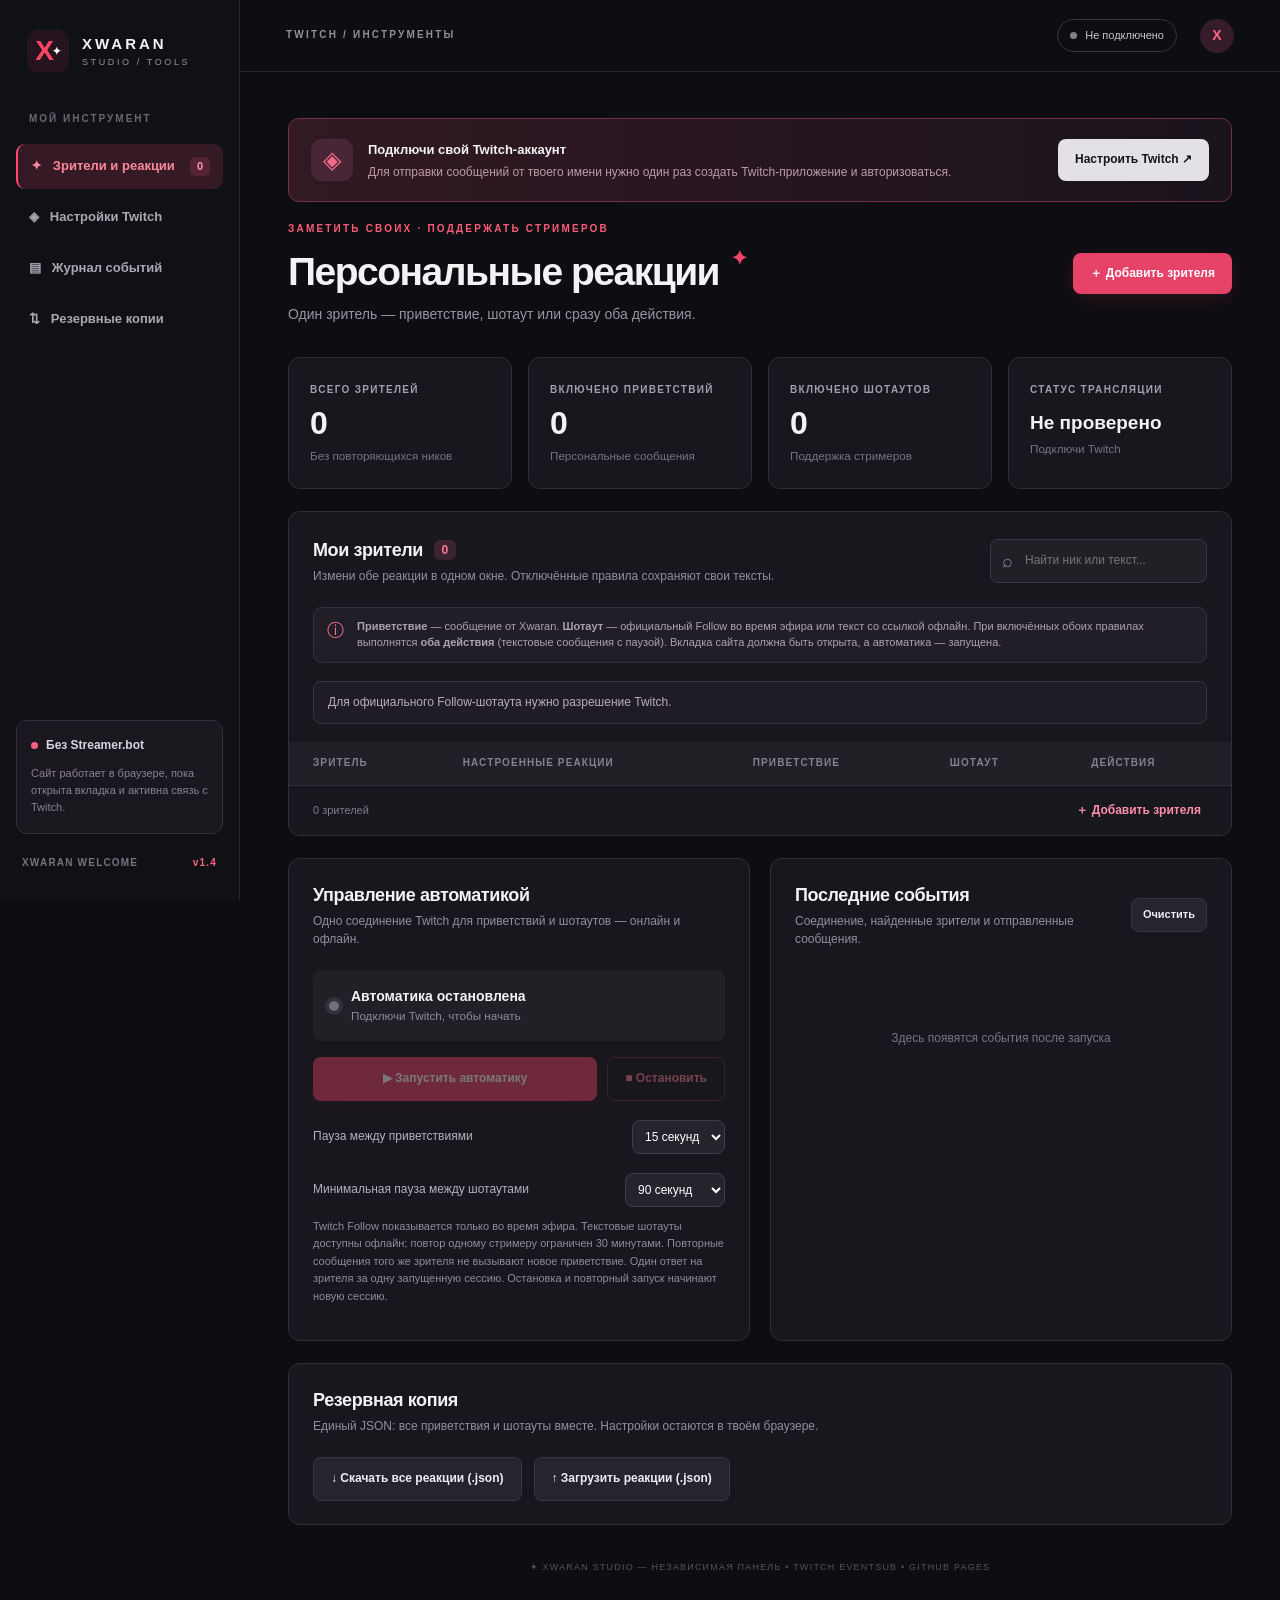
==== commit ac3f5add: "feat(welcome): unified reactions welcome/index.html" ====
--- a/welcome/index.html
+++ b/welcome/index.html
@@ -5,24 +5,23 @@
   <meta name="viewport" content="width=device-width,initial-scale=1">
   <meta name="color-scheme" content="dark">
   <meta name="theme-color" content="#0d0e12">
-  <meta name="description" content="Xwaran Welcome — персональные автоматические приветствия в Twitch без Streamer.bot.">
-  <title>Xwaran Welcome — приветствия Twitch</title>
+  <meta name="description" content="Xwaran Welcome — персональные приветствия и шотауты Twitch в одном месте.">
+  <title>Xwaran Welcome — персональные реакции Twitch</title>
   <link rel="icon" href="./favicon.svg" type="image/svg+xml">
-  <link rel="stylesheet" href="./styles.css?v=1.3">
-  <script type="module" src="./app.mjs?v=1.3"></script>
+  <link rel="stylesheet" href="./styles.css?v=1.4">
+  <script type="module" src="./app.mjs?v=1.4"></script>
 </head>
 <body>
 <div class="shell">
   <aside class="sidebar">
     <div class="brand"><span class="brand-mark">X<span>✦</span></span><div><b>XWARAN</b><small>STUDIO / TOOLS</small></div></div>
     <div class="side-section">МОЙ ИНСТРУМЕНТ</div>
-    <a id="navGreetings" class="nav-item active" href="#rules">✦ &nbsp; Приветствия <span id="sideCount">0</span></a>
-    <a id="navShoutouts" class="nav-item" href="#shoutouts">↗ &nbsp; Шотауты <span id="sideShoutCount">0</span></a>
+    <a id="navGreetings" class="nav-item active" href="#rules">✦ &nbsp; Зрители и реакции <span id="sideCount">0</span></a>
     <a class="nav-item" href="./settings.html">◈ &nbsp; Настройки Twitch</a>
     <a class="nav-item" href="#activity">▤ &nbsp; Журнал событий</a>
     <a class="nav-item" href="#backup">⇅ &nbsp; Резервные копии</a>
     <div class="side-note"><span class="tiny-dot"></span><b>Без Streamer.bot</b><p>Сайт работает в браузере, пока открыта вкладка и активна связь с Twitch.</p></div>
-    <div class="side-footer">XWARAN WELCOME <span>v1.3</span></div>
+    <div class="side-footer">XWARAN WELCOME <span>v1.4</span></div>
   </aside>
   <main class="main">
     <header class="topbar"><span class="eyebrow">TWITCH / ИНСТРУМЕНТЫ</span><div class="topbar-right"><span id="connectionPill" class="pill disconnected"><span class="dot"></span> Не подключено</span><span class="avatar">X</span></div></header>
@@ -32,40 +31,22 @@
         <div class="banner-text"><b id="bannerTitle">Подключи свой Twitch-аккаунт</b><p id="bannerText">Для отправки сообщений от твоего имени нужно один раз создать Twitch-приложение и авторизоваться.</p></div>
         <button id="connectBtn" class="btn accent">Настроить Twitch ↗</button>
       </section>
-      <div id="greetingsView" class="view">
-      <div class="page-title"><div><div class="eyebrow red">ПЕРСОНАЛЬНОЕ ВНИМАНИЕ — КАЖДОМУ СВОЁ</div><h1>Приветствия<span class="spark">✦</span></h1><p>Твои люди. Твои слова. Автоматически в Twitch-чате.</p></div><button id="addBtn" class="btn primary">＋ Добавить зрителя</button></div>
+      <section class="page-title"><div><div class="eyebrow red">ЗАМЕТИТЬ СВОИХ · ПОДДЕРЖАТЬ СТРИМЕРОВ</div><h1>Персональные реакции<span class="spark">✦</span></h1><p>Один зритель — приветствие, шотаут или сразу оба действия.</p></div><button id="addBtn" class="btn primary">＋ Добавить зрителя</button></section>
       <div class="hero-stats">
-        <div class="stat"><span>ВСЕГО ПРИВЕТСТВИЙ</span><div id="totalRules">0</div><small>В личном списке</small></div>
-        <div class="stat"><span>АКТИВНЫЕ ПРАВИЛА</span><div id="enabledRules">0</div><small>Будут отправляться</small></div>
-        <div class="stat"><span>ЗА ТЕКУЩУЮ СЕССИЮ</span><div id="sentCount">0</div><small>Успешно отправлено</small></div>
+        <div class="stat"><span>ВСЕГО ЗРИТЕЛЕЙ</span><div id="totalRules">0</div><small>Без повторяющихся ников</small></div>
+        <div class="stat"><span>ВКЛЮЧЕНО ПРИВЕТСТВИЙ</span><div id="enabledRules">0</div><small>Персональные сообщения</small></div>
+        <div class="stat"><span>ВКЛЮЧЕНО ШОТАУТОВ</span><div id="shoutEnabled">0</div><small>Поддержка стримеров</small></div>
         <div class="stat streamstat"><span>СТАТУС ТРАНСЛЯЦИИ</span><div id="streamStatus">Не проверено</div><small id="streamDetail">Подключи Twitch</small></div>
       </div>
       <section class="card list-card" id="rules">
-        <div class="section-heading"><div><h2>Персональные приветствия <span class="count-tag" id="rulesCounter">0</span></h2><p>Приветствие отправляется при первом замеченном сообщении зрителя за сессию — даже когда канал офлайн.</p></div><div class="actions"><label class="search-wrap"><span>⌕</span><input id="search" placeholder="Найти зрителя..." autocomplete="off"></label></div></div>
-        <div class="notice"><span>ⓘ</span><div>По умолчанию все примеры отключены. Автоматика работает <strong>только когда открыта вкладка и нажата кнопка «Запустить»</strong>. Настройки Twitch вынесены на отдельную страницу. Для шотаутов открой вкладку «Шотауты».</div></div>
-        <div class="table-wrap"><table><thead><tr><th>ЗРИТЕЛЬ</th><th>ПЕРСОНАЛЬНЫЙ ОТВЕТ</th><th>АКТИВНО</th><th>ДЕЙСТВИЯ</th></tr></thead><tbody id="rulesBody"></tbody></table></div>
-        <div id="emptyState" class="empty" hidden>Никого не найдено. Добавь зрителя или измени поиск.</div>
-        <div class="table-footer"><span id="tableFoot">0 записей</span><button class="link-button" id="addBottom">＋ Добавить приветствие</button></div>
+        <div id="shoutouts" class="compat-anchor" aria-hidden="true"></div>
+        <div class="section-heading"><div><h2>Мои зрители <span class="count-tag" id="rulesCounter">0</span></h2><p>Измени обе реакции в одном окне. Отключённые правила сохраняют свои тексты.</p></div><label class="search-wrap"><span>⌕</span><input id="search" placeholder="Найти ник или текст..." autocomplete="off"></label></div>
+        <div class="notice"><span>ⓘ</span><div><b>Приветствие</b> — сообщение от Xwaran. <b>Шотаут</b> — официальный Follow во время эфира или текст со ссылкой офлайн. При включённых обоих правилах выполнятся <b>оба действия</b> (текстовые сообщения с паузой). Вкладка сайта должна быть открыта, а автоматика — запущена.</div></div>
+        <p id="nativeScopeNote" class="native-scope-info">Для официального Follow-шотаута нужно разрешение Twitch.</p>
+        <div class="table-wrap"><table class="profiles-table"><thead><tr><th>ЗРИТЕЛЬ</th><th>НАСТРОЕННЫЕ РЕАКЦИИ</th><th>ПРИВЕТСТВИЕ</th><th>ШОТАУТ</th><th>ДЕЙСТВИЯ</th></tr></thead><tbody id="rulesBody"></tbody></table></div>
+        <div id="emptyState" class="empty" hidden>Зрители не найдены. Добавь нового или измени запрос.</div>
+        <div class="table-footer"><span id="tableFoot">0 зрителей</span><button class="link-button" id="addBottom">＋ Добавить зрителя</button></div>
       </section>
-      </div>
-      <div id="shoutoutsView" class="view" hidden>
-        <div class="page-title"><div><div class="eyebrow red">ПОДДЕРЖИМ ДРУЗЕЙ-СТРИМЕРОВ</div><h1>Шотауты<span class="spark">↗</span></h1><p>Стример написал в чат — его канал появляется у сообщества.</p></div><button id="addShoutBtn" class="btn primary">＋ Добавить стримера</button></div>
-        <div class="hero-stats shout-stats">
-          <div class="stat"><span>ВСЕГО СТРИМЕРОВ</span><div id="shoutTotal">0</div><small>В твоём списке</small></div>
-          <div class="stat"><span>ВКЛЮЧЕНО</span><div id="shoutEnabled">0</div><small>Автоматические шотауты</small></div>
-          <div class="stat"><span>ЗА СЕССИЮ</span><div id="shoutSent">0</div><small>Успешно отмечены</small></div>
-          <div class="stat streamstat"><span>РЕЖИМ</span><div>Follow / ссылка</div><small>В эфире / офлайн</small></div>
-        </div>
-        <section class="card list-card" id="shoutouts">
-          <div class="section-heading"><div><h2>Мои стримеры <span class="count-tag" id="shoutCount">0</span></h2><p>Реакция на первое сообщение указанного стримера во время запущенной автоматики.</p></div><label class="search-wrap"><span>⌕</span><input id="shoutSearch" placeholder="Найти стримера..." autocomplete="off"></label></div>
-          <div class="notice"><span>ⓘ</span><div><b>В эфире:</b> встроенный Twitch Shoutout с кнопкой Follow (если авторизация позволяет и нет кулдауна). <b>Офлайн:</b> обычный текст с кликабельной ссылкой. Для отмеченных стримеров обычное приветствие не дублируется. Новые правила по умолчанию выключены.</div></div>
-          <div class="native-scope-info" id="nativeScopeNote">Нативный Twitch Shoutout требует отдельного разрешения.</div>
-          <div class="table-wrap"><table><thead><tr><th>СТРИМЕР</th><th>ТЕКСТ ПРИ ОФЛАЙНЕ / КУЛДАУНЕ</th><th>АКТИВНО</th><th>ДЕЙСТВИЯ</th></tr></thead><tbody id="shoutBody"></tbody></table></div>
-          <div id="shoutEmpty" class="empty" hidden>Стримеров не найдено.</div>
-          <div class="table-footer"><span id="shoutFoot">0 стримеров</span><button class="link-button" id="addShoutBottom">＋ Добавить шотаут</button></div>
-        </section>
-        <section class="card backup-card"><div class="section-heading"><div><h2>Список шотаутов</h2><p>Экспорт и импорт правил без передачи токена Twitch.</p></div></div><div class="backup-buttons"><button id="exportShouts" class="btn subtle">↓ Скачать шотауты (.json)</button><button id="importShouts" class="btn subtle">↑ Импорт шотаутов (.json)</button><input id="shoutFile" type="file" accept=".json,application/json" hidden></div></section>
-      </div>
       <div class="two-col">
         <section class="card control-card"><div class="section-heading"><div><h2>Управление автоматикой</h2><p>Одно соединение Twitch для приветствий и шотаутов — онлайн и офлайн.</p></div></div>
           <div class="run-status"><span id="runIndicator" class="live-bullet"></span><div><strong id="runTitle">Автоматика остановлена</strong><small id="runSub">Подключи Twitch, чтобы начать</small></div></div>
@@ -75,14 +56,21 @@
         </section>
         <section class="card" id="activity"><div class="section-heading"><div><h2>Последние события</h2><p>Соединение, найденные зрители и отправленные сообщения.</p></div><button id="clearLog" class="btn subtle small">Очистить</button></div><div id="eventLog" class="event-log"><div class="log-empty">Здесь появятся события после запуска</div></div></section>
       </div>
-      <section class="card backup-card" id="backup"><div class="section-heading"><div><h2>Резервная копия</h2><p>Настройки хранятся только в этом браузере. Сохрани файл, чтобы не потерять их.</p></div></div><div class="backup-buttons"><button id="exportBtn" class="btn subtle">↓ Скачать приветствия (.json)</button><button id="importBtn" class="btn subtle">↑ Загрузить из файла (.json)</button><input id="fileInput" type="file" accept=".json,application/json" hidden></div></section>
+      <section class="card backup-card" id="backup"><div class="section-heading"><div><h2>Резервная копия</h2><p>Единый JSON: все приветствия и шотауты вместе. Настройки остаются в твоём браузере.</p></div></div><div class="backup-buttons"><button id="exportBtn" class="btn subtle">↓ Скачать все реакции (.json)</button><button id="importBtn" class="btn subtle">↑ Загрузить реакции (.json)</button><input id="fileInput" type="file" accept=".json,application/json" hidden></div></section>
       <footer>✦ XWARAN STUDIO — НЕЗАВИСИМАЯ ПАНЕЛЬ • TWITCH EVENTSUB • GITHUB PAGES</footer>
     </div>
   </main>
 </div>
-<dialog id="ruleDialog" class="modal"><form method="dialog" id="ruleForm"><div class="modal-title"><div><div class="eyebrow red">НАСТРОЙКА ПРИВЕТСТВИЯ</div><h2 id="modalHeading">Добавить зрителя</h2></div><button id="dialogClose" class="icon-btn" type="button" aria-label="Закрыть">✕</button></div><label for="ruleLogin">НИК ЗРИТЕЛЯ НА TWITCH</label><input id="ruleLogin" placeholder="например, Hell_Fox_X" required maxlength="25" spellcheck="false" autocomplete="off"><p class="fine">Используй Twitch-логин (латиница, цифры, подчёркивание), без @.</p><label for="ruleText">ТЕКСТ ПРИВЕТСТВИЯ</label><textarea id="ruleText" rows="4" maxlength="500" required placeholder="Привет, {user}! Устраивайся поудобнее ✦"></textarea><div class="form-under"><span>Можно использовать <code>{user}</code></span><span id="charCounter">0 / 500</span></div><label class="check-row"><input id="ruleEnabled" type="checkbox" checked><span>Включить приветствие</span></label><div class="dialog-actions"><button type="button" id="cancelRule" class="btn subtle">Отмена</button><button type="submit" class="btn primary">Сохранить</button></div></form></dialog>
-<dialog id="shoutDialog" class="modal"><form id="shoutForm" method="dialog"><div class="modal-title"><div><div class="eyebrow red">ПОДДЕРЖКА СТРИМЕРА</div><h2 id="shoutHeading">Добавить стримера</h2></div><button type="button" id="shoutDialogClose" class="icon-btn" aria-label="Закрыть">✕</button></div><label for="shoutLogin">TWITCH-НИК СТРИМЕРА</label><input id="shoutLogin" maxlength="25" required placeholder="например, Gretel_RS" spellcheck="false" autocomplete="off"><label for="shoutText">ШАБЛОН СООБЩЕНИЯ СО ССЫЛКОЙ</label><textarea id="shoutText" rows="4" maxlength="450" required></textarea><p class="fine">Переменные: <code>{user}</code>, <code>{login}</code>, <code>{url}</code>. Ссылка на канал добавится автоматически, если ты не вставила её в текст. Нативный шотаут Twitch использует свой встроенный текст.</p><label class="check-row"><input type="checkbox" id="shoutRuleEnabled"><span>Включить автоматический шотаут</span></label><div class="dialog-actions"><button type="button" id="cancelShout" class="btn subtle">Отмена</button><button type="submit" class="btn primary">Сохранить</button></div></form></dialog>
-<dialog id="shoutPreviewDialog" class="modal"><div class="modal-title"><div><h2>Предпросмотр шотаута</h2></div><button id="shoutPreviewClose" class="icon-btn" type="button" aria-label="Закрыть">✕</button></div><p class="fine">Так будет выглядеть текст, когда Twitch не показывает нативную кнопку Follow:</p><p id="shoutPreviewText" class="preview-shout"></p></dialog>
+<dialog id="ruleDialog" class="modal profile-modal"><form method="dialog" id="ruleForm">
+  <div class="modal-title"><div><div class="eyebrow red">ПЕРСОНАЛЬНЫЕ РЕАКЦИИ</div><h2 id="modalHeading">Настроить зрителя</h2></div><button id="dialogClose" class="icon-btn" type="button" aria-label="Закрыть">✕</button></div>
+  <label for="ruleLogin">TWITCH-НИК ЗРИТЕЛЯ</label><input id="ruleLogin" placeholder="например, Hell_Fox_X" required maxlength="25" spellcheck="false" autocomplete="off">
+  <p class="fine">Один Twitch-ник, до двух независимых реакций. Ник вводится без @.</p>
+  <section class="reaction-editor" aria-labelledby="greetEditorTitle"><div class="reaction-switch-line"><div><strong id="greetEditorTitle">✦ Приветствие</strong><span>Отправить персональный текст в чат</span></div><label class="switch"><input id="ruleEnabled" type="checkbox" aria-label="Включить приветствие"><span></span></label></div>
+  <label for="ruleText">ТЕКСТ ПРИВЕТСТВИЯ</label><textarea id="ruleText" rows="3" maxlength="500" placeholder="Привет, {user}! Устраивайся поудобнее ✦"></textarea><div class="form-under"><span>Переменная <code>{user}</code></span><span id="charCounter">0 / 500</span></div></section>
+  <section class="reaction-editor" aria-labelledby="shoutEditorTitle"><div class="reaction-switch-line"><div><strong id="shoutEditorTitle">↗ Шотаут</strong><span>Во время эфира — Twitch Follow; офлайн — ссылка</span></div><label class="switch"><input id="shoutRuleEnabled" type="checkbox" aria-label="Включить шотаут"><span></span></label></div>
+  <label for="shoutText">ТЕКСТ ШОТАУТА (ДЛЯ ОФЛАЙНА И РЕЗЕРВА)</label><textarea id="shoutText" rows="3" maxlength="450" placeholder="Поддержите {user}! {url}"></textarea><p class="fine">Можно использовать <code>{user}</code>, <code>{login}</code>, <code>{url}</code>. Ссылка добавится автоматически, если её нет.</p><div id="shoutPreviewText" class="preview-shout" aria-live="polite"></div></section>
+  <div class="dialog-actions"><button type="button" id="cancelRule" class="btn subtle">Отмена</button><button type="submit" class="btn primary">Сохранить</button></div>
+</form></dialog>
 <div id="toast" class="toast" role="status" aria-live="polite"></div>
 </body>
 </html>
--- a/welcome/styles.css
+++ b/welcome/styles.css
@@ -1,3 +1,5 @@
 :root{font-family:Inter,ui-sans-serif,-apple-system,BlinkMacSystemFont,"Segoe UI",sans-serif;color:#f4f2f5;background:#0d0e12;font-size:14px;line-height:1.45}*{box-sizing:border-box}html{scroll-behavior:smooth}body{margin:0}button,input,textarea,select{font:inherit}button{cursor:pointer}button:disabled{cursor:not-allowed;opacity:.42}a{color:#ff758c;text-decoration:none}a:hover{text-decoration:underline}.shell{display:flex;min-height:100vh}.sidebar{background:#101115;border-right:1px solid #27262e;width:240px;flex:0 0 240px;display:flex;flex-direction:column;padding:30px 16px;position:sticky;top:0;height:100vh}.brand{display:flex;align-items:center;gap:13px;padding:0 11px 40px}.brand-mark{height:42px;width:42px;border-radius:11px;background:#25131d;color:#ff4565;font-size:28px;font-weight:900;text-align:center;line-height:42px}.brand-mark span{font-size:11px;color:white;vertical-align:top;margin-left:-2px}.brand b{letter-spacing:3px;font-size:15px}.brand small{display:block;color:#9b929d;font-size:9px;letter-spacing:2.6px;margin-top:2px}.side-section{font-weight:700;font-size:10px;letter-spacing:2px;color:#696873;padding:0 13px 14px}.nav-item{border-radius:9px;padding:13px 13px;color:#aaa8b3;display:flex;align-items:center;margin:3px 0;font-weight:600;font-size:13px}.nav-item:hover{text-decoration:none;background:#212026;color:#f5f3f5}.nav-item.active{background:#351a26;color:#ff889b;border-left:2px solid #ff4a70}.nav-item span{margin-left:auto;background:#532334;border-radius:5px;color:#ff99ae;padding:2px 7px;font-size:11px}.side-note{margin-top:auto;border:1px solid #35303a;background:#1a171f;border-radius:11px;padding:16px 14px;color:#d9d5dd;font-size:12px}.side-note p{color:#89838e;font-size:11px;line-height:1.55;margin-bottom:0}.tiny-dot{display:inline-block;width:7px;height:7px;border-radius:50%;background:#f9617f;margin-right:8px}.side-footer{display:flex;justify-content:space-between;padding:22px 6px 0;font-size:10px;font-weight:700;letter-spacing:1.2px;color:#77737e}.side-footer span{color:#ff6483}.main{min-width:0;flex:1}.topbar{height:72px;border-bottom:1px solid #25252d;display:flex;justify-content:space-between;align-items:center;padding:0 46px}.eyebrow{font-size:10px;font-weight:800;letter-spacing:2.2px;color:#92909b}.eyebrow.red{color:#ff5b77}.topbar-right{display:flex;align-items:center;gap:23px}.pill{display:inline-flex;align-items:center;gap:8px;border:1px solid #37353e;padding:8px 12px;border-radius:20px;font-size:11px;color:#c8c3cb}.dot{display:block;width:7px;height:7px;border-radius:50%;background:#82818a}.pill.connected .dot{background:#41d0a2}.pill.connected{border-color:#276450;color:#9dedca}.avatar{display:flex;align-items:center;justify-content:center;width:34px;height:34px;border-radius:50%;color:#ff6686;background:#361b29;font-weight:900}.content{max-width:1450px;margin:auto;padding:46px 48px 28px}.page-title{display:flex;align-items:center;justify-content:space-between;gap:18px;margin-bottom:32px}.page-title h1{font-size:39px;letter-spacing:-1.5px;margin:7px 0 4px}.page-title p{color:#9895a2;margin:0}.spark{color:#f64568;font-size:20px;margin-left:12px;vertical-align:top}.btn{border:none;border-radius:8px;padding:12px 17px;font-weight:700;font-size:12px;transition:filter .15s,background .15s;white-space:nowrap}.btn:not(:disabled):hover{filter:brightness(1.13)}.btn.primary{background:#e74368;color:white;box-shadow:0 5px 20px #d92d5025}.btn.accent{background:#e4e1e6;color:#151419}.btn.subtle{background:#25252d;color:#f0edf2;border:1px solid #383641}.btn.small{font-size:11px;padding:8px 11px}.btn.wide{width:100%}.btn.danger-outline{border:1px solid #6a3447;color:#ff7c92;background:transparent}.hero-stats{display:grid;grid-template-columns:repeat(4,minmax(0,1fr));gap:16px;margin-bottom:22px}.stat{border:1px solid #302e37;border-radius:12px;background:#17171d;padding:20px 21px;min-height:132px}.stat>span{font-size:10px;letter-spacing:1.3px;color:#a3a0a9;font-weight:750}.stat>div{font-size:32px;font-weight:800;margin:9px 0 0;line-height:1.05}.stat>small{display:block;color:#777581;margin-top:8px}.stat.streamstat>div{font-size:19px;margin-top:15px}.banner{padding:20px 22px;margin-bottom:20px;border:1px solid #713143;border-radius:11px;display:flex;align-items:center;gap:15px;background:linear-gradient(90deg,#321923,#1a131c)}.banner-icon{color:#f46b87;background:#492635;border-radius:11px;width:42px;height:42px;display:grid;place-items:center;font-size:24px;flex:none}.banner-text{flex:1}.banner-text>b{font-size:13px}.banner-text p{color:#be9ba8;margin:4px 0 0;font-size:12px}.card{background:#17171d;border:1px solid #302e37;border-radius:12px;margin-bottom:22px}.setup{padding:24px;margin-bottom:25px}.section-heading{display:flex;justify-content:space-between;gap:16px;align-items:center;margin-bottom:22px}.section-heading h2{font-size:18px;letter-spacing:-.4px;margin:0 0 5px}.section-heading p{margin:0;font-size:12px;color:#92909b}.icon-btn{border:0;background:#2a2931;border-radius:8px;color:#bcb6c2;font-size:15px;padding:6px 10px}.setup-grid{display:grid;grid-template-columns:1.7fr 1fr;gap:25px}.setup-instructions{padding-right:22px;border-right:1px solid #34303b}.step{display:flex;gap:13px;margin:0 0 17px;color:#c9c4ce;font-size:12px}.step>b{color:#ff6887;border-radius:6px;background:#3c2130;display:grid;place-items:center;min-width:32px;height:30px;font-size:11px}.step div{padding-top:5px}.copyline{margin:-4px 0 20px 46px;display:flex;align-items:center;gap:10px;background:#0d0e12;border:1px solid #3b3440;border-radius:8px;padding:10px}.copyline code{color:#ff9bb0;min-width:0;overflow-wrap:anywhere;flex:1;font-size:11px}.setup-actions{display:flex;flex-direction:column;gap:12px}.setup-actions label,.modal label:not(.check-row){font-size:10px;font-weight:750;letter-spacing:1.25px;color:#b7b1be}.setup-actions input,.modal input,.modal textarea{width:100%;border:1px solid #45414c;border-radius:8px;background:#0d0e12;color:white;outline:none;padding:12px}.setup-actions input:focus,.modal input:focus,.modal textarea:focus{border-color:#ff667f}.fine{font-size:11px;line-height:1.6;color:#918c99}.fine code,.form-under code{color:#ffa8bb}.list-card{padding:25px 0 0}.list-card .section-heading{padding:0 24px}.count-tag{font-size:12px;padding:3px 8px;border-radius:6px;background:#3c2330;color:#ff7690;vertical-align:middle;margin-left:6px}.search-wrap{border:1px solid #3a3742;border-radius:8px;display:flex;gap:10px;align-items:center;padding:8px 11px;background:#202027;color:#8d8995}.search-wrap span{font-size:18px}.search-wrap input{background:transparent;border:none;outline:none;width:172px;color:white;font-size:12px}.notice{background:#221e28;border:1px solid #38303c;border-radius:8px;padding:11px 13px;display:flex;gap:13px;color:#aba2b1;font-size:11px;margin:0 24px 18px}.notice>span{font-size:17px;color:#ff738e}.table-wrap{overflow-x:auto}table{width:100%;border-collapse:collapse;min-width:740px;text-align:left}thead{background:#202026;color:#85818e;font-size:10px;letter-spacing:1.1px}th{padding:14px 24px}td{padding:14px 24px;border-top:1px solid #2a2830;font-size:12px}td:first-child{width:26%}td:nth-child(2){width:55%}.user-cell{display:flex;align-items:center;gap:11px;font-weight:700}.user-avatar{display:grid;place-items:center;width:32px;height:32px;background:linear-gradient(140deg,#3a263c,#523047);color:#ffa6b9;border-radius:50%;font-weight:900;font-size:13px}.message{color:#c7c3cd;white-space:nowrap;overflow:hidden;text-overflow:ellipsis;max-width:440px}.row-actions{display:flex;gap:8px}.mini-btn{height:30px;width:30px;border-radius:7px;border:1px solid #403d47;background:#292830;color:#b7b2bd}.mini-btn.danger{background:#37202a;color:#ff7d97;border-color:#633545}.switch{position:relative;display:inline-block;width:34px;height:19px}.switch input{opacity:0;width:0;height:0}.switch span{position:absolute;inset:0;border-radius:20px;background:#4b4854;transition:background .2s;cursor:pointer}.switch span:before{content:"";position:absolute;top:3px;left:3px;width:13px;height:13px;background:#eee;border-radius:50%;transition:transform .2s}.switch input:checked+span{background:#e64b6d}.switch input:checked+span:before{transform:translateX(15px)}.empty{text-align:center;color:#a09ba8;padding:50px 15px}.table-footer{border-top:1px solid #302d37;display:flex;justify-content:space-between;align-items:center;padding:15px 24px;color:#817d89;font-size:11px}.link-button{border:none;background:none;color:#ff8fa8;font-size:12px;font-weight:700}.two-col{display:grid;grid-template-columns:1fr 1fr;gap:20px}.two-col .card{padding:23px 24px;min-height:304px}.run-status{display:flex;align-items:center;gap:12px;background:#202027;padding:16px;border-radius:8px;margin-bottom:16px}.live-bullet{width:10px;height:10px;border-radius:50%;background:#716f79;box-shadow:0 0 0 4px #32303b;flex:0 0 10px}.live-bullet.on{background:#4be1ac;box-shadow:0 0 0 4px #23473e}.run-status strong{display:block}.run-status small{display:block;color:#908b98;margin-top:2px}.controls{display:flex;gap:10px}.controls .wide{flex:1}.settings-row{display:flex;align-items:center;justify-content:space-between;gap:10px;margin-top:19px;font-size:12px;color:#b6b0bd}.settings-row select{background:#25242c;color:white;border:1px solid #413d48;border-radius:8px;padding:8px}.event-log{max-height:250px;overflow:auto;min-height:140px}.log-empty{color:#797581;text-align:center;margin-top:60px;font-size:12px}.log-item{display:flex;align-items:flex-start;gap:11px;padding:10px 0;border-top:1px solid #2b2932}.log-item time{color:#756f7d;font-size:10px;margin-left:auto;white-space:nowrap}.log-icon{height:23px;width:23px;display:grid;place-items:center;border-radius:7px;background:#312635;color:#ff8ba6;font-size:12px;flex:none}.log-item span{font-size:11px;color:#d1ccd4}.backup-card{padding:23px 24px}.backup-buttons{display:flex;gap:12px;flex-wrap:wrap}footer{text-align:center;padding:14px;color:#55535d;font-size:9px;letter-spacing:1.2px}.modal{background:#1c1a22;color:white;border:1px solid #4a3341;border-radius:15px;min-width:min(92vw,520px);max-width:520px;padding:27px;box-shadow:0 24px 90px #0009}.modal::backdrop{background:#050407c9}.modal-title{display:flex;justify-content:space-between;align-items:flex-start;margin-bottom:25px}.modal-title h2{font-size:23px;margin:5px 0}.modal form{display:flex;flex-direction:column;gap:11px}.modal textarea{resize:vertical}.modal .fine{margin:0 0 12px}.form-under{display:flex;justify-content:space-between;color:#8e8795;font-size:11px}.check-row{display:flex;align-items:center;gap:10px;padding:16px 0}.check-row input{width:auto;accent-color:#ea466b}.dialog-actions{display:flex;justify-content:flex-end;gap:10px;border-top:1px solid #3b3440;padding-top:18px}.toast{position:fixed;right:24px;bottom:25px;background:#35303b;border:1px solid #895169;padding:12px 17px;border-radius:9px;box-shadow:0 12px 40px #0008;max-width:350px;display:none;color:white;font-size:12px}.toast.visible{display:block}@media(max-width:1100px){.sidebar{width:188px;flex-basis:188px}.content{padding:30px 24px}.topbar{padding:0 24px}.hero-stats{grid-template-columns:1fr 1fr}}@media(max-width:780px){.sidebar{display:none}.content{padding:24px 14px}.topbar{padding:0 17px;height:58px}.page-title h1{font-size:30px}.page-title{align-items:flex-start;flex-direction:column}.hero-stats{gap:10px}.stat{padding:15px;min-height:110px}.banner{flex-wrap:wrap}.banner .btn{width:100%}.setup-grid,.two-col{grid-template-columns:1fr}.setup-instructions{border-right:0;padding-right:0}.setup{padding:17px}.list-card .section-heading{flex-wrap:wrap}.table-footer{padding:14px}.backup-card{padding:18px}.modal{padding:20px;min-width:90vw}}@media(max-width:420px){.hero-stats{grid-template-columns:1fr 1fr}.stat>span{font-size:9px}.stat>div{font-size:27px}.stat.streamstat>div{font-size:16px}.controls{flex-wrap:wrap}.controls .btn{width:100%}}
 
-.settings-warning{margin:0 0 20px}.setup{margin-bottom:24px}.page-title .btn{display:inline-flex;align-items:center}.settings-warning b{color:#d9c8d1}+.settings-warning{margin:0 0 20px}.setup{margin-bottom:24px}.page-title .btn{display:inline-flex;align-items:center}.settings-warning b{color:#d9c8d1}
+
+.view[hidden]{display:none!important}.native-scope-info{margin:0 24px 18px;padding:12px 14px;color:#b7aeba;font-size:12px;background:#201c27;border:1px solid #3c3140;border-radius:8px}.preview-shout{font-size:14px;line-height:1.8;background:#252029;border:1px solid #523343;color:#fff0f4;border-radius:8px;padding:18px;overflow-wrap:anywhere}.shout-stats .streamstat>div{font-size:22px}.list-card .section-heading{flex-wrap:wrap;row-gap:12px}@media(max-width:780px){.native-scope-info{margin:0 14px 16px}}
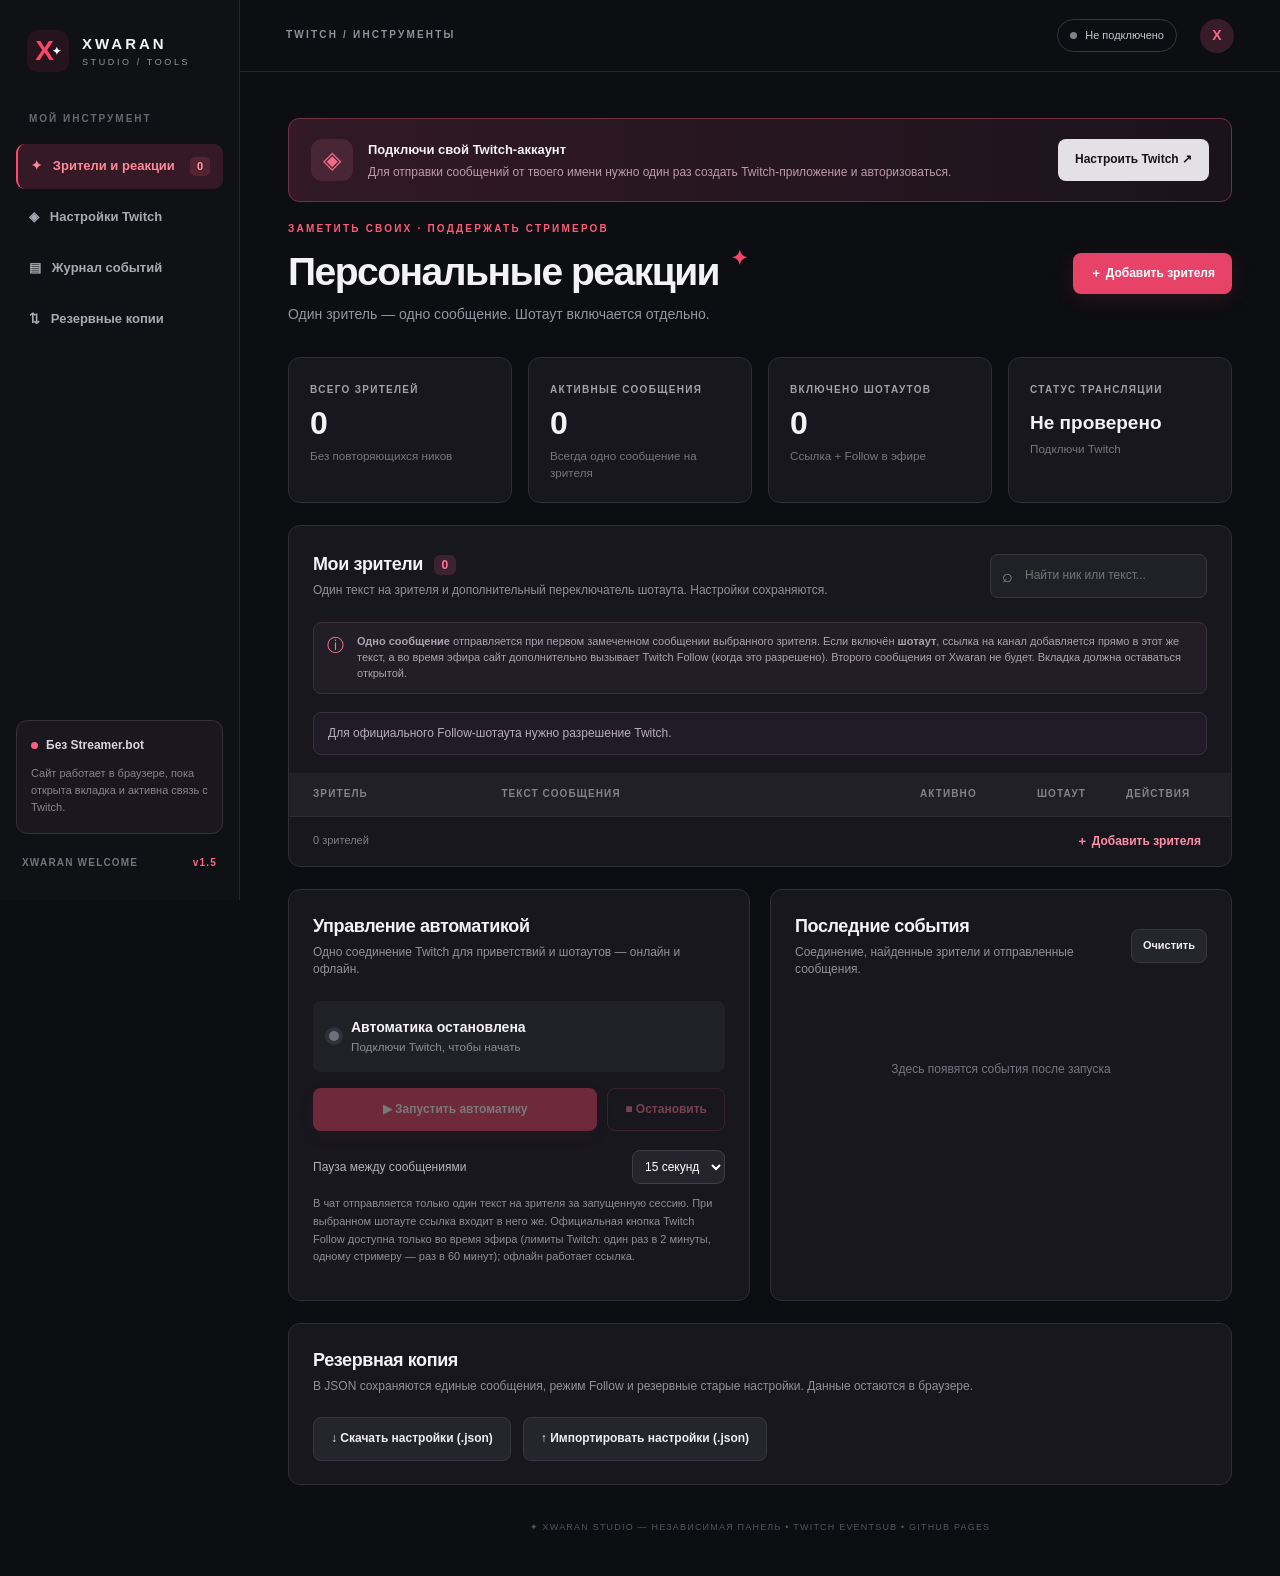
==== commit ec5a517a: "feat(welcome): single text per viewer welcome/index.html" ====
--- a/welcome/index.html
+++ b/welcome/index.html
@@ -8,8 +8,8 @@
   <meta name="description" content="Xwaran Welcome — персональные приветствия и шотауты Twitch в одном месте.">
   <title>Xwaran Welcome — персональные реакции Twitch</title>
   <link rel="icon" href="./favicon.svg" type="image/svg+xml">
-  <link rel="stylesheet" href="./styles.css?v=1.4">
-  <script type="module" src="./app.mjs?v=1.4"></script>
+  <link rel="stylesheet" href="./styles.css?v=1.5">
+  <script type="module" src="./app.mjs?v=1.5"></script>
 </head>
 <body>
 <div class="shell">
@@ -21,7 +21,7 @@
     <a class="nav-item" href="#activity">▤ &nbsp; Журнал событий</a>
     <a class="nav-item" href="#backup">⇅ &nbsp; Резервные копии</a>
     <div class="side-note"><span class="tiny-dot"></span><b>Без Streamer.bot</b><p>Сайт работает в браузере, пока открыта вкладка и активна связь с Twitch.</p></div>
-    <div class="side-footer">XWARAN WELCOME <span>v1.4</span></div>
+    <div class="side-footer">XWARAN WELCOME <span>v1.5</span></div>
   </aside>
   <main class="main">
     <header class="topbar"><span class="eyebrow">TWITCH / ИНСТРУМЕНТЫ</span><div class="topbar-right"><span id="connectionPill" class="pill disconnected"><span class="dot"></span> Не подключено</span><span class="avatar">X</span></div></header>
@@ -31,19 +31,19 @@
         <div class="banner-text"><b id="bannerTitle">Подключи свой Twitch-аккаунт</b><p id="bannerText">Для отправки сообщений от твоего имени нужно один раз создать Twitch-приложение и авторизоваться.</p></div>
         <button id="connectBtn" class="btn accent">Настроить Twitch ↗</button>
       </section>
-      <section class="page-title"><div><div class="eyebrow red">ЗАМЕТИТЬ СВОИХ · ПОДДЕРЖАТЬ СТРИМЕРОВ</div><h1>Персональные реакции<span class="spark">✦</span></h1><p>Один зритель — приветствие, шотаут или сразу оба действия.</p></div><button id="addBtn" class="btn primary">＋ Добавить зрителя</button></section>
+      <section class="page-title"><div><div class="eyebrow red">ЗАМЕТИТЬ СВОИХ · ПОДДЕРЖАТЬ СТРИМЕРОВ</div><h1>Персональные реакции<span class="spark">✦</span></h1><p>Один зритель — одно сообщение. Шотаут включается отдельно.</p></div><button id="addBtn" class="btn primary">＋ Добавить зрителя</button></section>
       <div class="hero-stats">
         <div class="stat"><span>ВСЕГО ЗРИТЕЛЕЙ</span><div id="totalRules">0</div><small>Без повторяющихся ников</small></div>
-        <div class="stat"><span>ВКЛЮЧЕНО ПРИВЕТСТВИЙ</span><div id="enabledRules">0</div><small>Персональные сообщения</small></div>
-        <div class="stat"><span>ВКЛЮЧЕНО ШОТАУТОВ</span><div id="shoutEnabled">0</div><small>Поддержка стримеров</small></div>
+        <div class="stat"><span>АКТИВНЫЕ СООБЩЕНИЯ</span><div id="enabledRules">0</div><small>Всегда одно сообщение на зрителя</small></div>
+        <div class="stat"><span>ВКЛЮЧЕНО ШОТАУТОВ</span><div id="shoutEnabled">0</div><small>Ссылка + Follow в эфире</small></div>
         <div class="stat streamstat"><span>СТАТУС ТРАНСЛЯЦИИ</span><div id="streamStatus">Не проверено</div><small id="streamDetail">Подключи Twitch</small></div>
       </div>
       <section class="card list-card" id="rules">
         <div id="shoutouts" class="compat-anchor" aria-hidden="true"></div>
-        <div class="section-heading"><div><h2>Мои зрители <span class="count-tag" id="rulesCounter">0</span></h2><p>Измени обе реакции в одном окне. Отключённые правила сохраняют свои тексты.</p></div><label class="search-wrap"><span>⌕</span><input id="search" placeholder="Найти ник или текст..." autocomplete="off"></label></div>
-        <div class="notice"><span>ⓘ</span><div><b>Приветствие</b> — сообщение от Xwaran. <b>Шотаут</b> — официальный Follow во время эфира или текст со ссылкой офлайн. При включённых обоих правилах выполнятся <b>оба действия</b> (текстовые сообщения с паузой). Вкладка сайта должна быть открыта, а автоматика — запущена.</div></div>
+        <div class="section-heading"><div><h2>Мои зрители <span class="count-tag" id="rulesCounter">0</span></h2><p>Один текст на зрителя и дополнительный переключатель шотаута. Настройки сохраняются.</p></div><label class="search-wrap"><span>⌕</span><input id="search" placeholder="Найти ник или текст..." autocomplete="off"></label></div>
+        <div class="notice"><span>ⓘ</span><div><b>Одно сообщение</b> отправляется при первом замеченном сообщении выбранного зрителя. Если включён <b>шотаут</b>, ссылка на канал добавляется прямо в этот же текст, а во время эфира сайт дополнительно вызывает Twitch Follow (когда это разрешено). Второго сообщения от Xwaran не будет. Вкладка должна оставаться открытой.</div></div>
         <p id="nativeScopeNote" class="native-scope-info">Для официального Follow-шотаута нужно разрешение Twitch.</p>
-        <div class="table-wrap"><table class="profiles-table"><thead><tr><th>ЗРИТЕЛЬ</th><th>НАСТРОЕННЫЕ РЕАКЦИИ</th><th>ПРИВЕТСТВИЕ</th><th>ШОТАУТ</th><th>ДЕЙСТВИЯ</th></tr></thead><tbody id="rulesBody"></tbody></table></div>
+        <div class="table-wrap"><table class="profiles-table"><thead><tr><th>ЗРИТЕЛЬ</th><th>ТЕКСТ СООБЩЕНИЯ</th><th>АКТИВНО</th><th>ШОТАУТ</th><th>ДЕЙСТВИЯ</th></tr></thead><tbody id="rulesBody"></tbody></table></div>
         <div id="emptyState" class="empty" hidden>Зрители не найдены. Добавь нового или измени запрос.</div>
         <div class="table-footer"><span id="tableFoot">0 зрителей</span><button class="link-button" id="addBottom">＋ Добавить зрителя</button></div>
       </section>
@@ -51,12 +51,12 @@
         <section class="card control-card"><div class="section-heading"><div><h2>Управление автоматикой</h2><p>Одно соединение Twitch для приветствий и шотаутов — онлайн и офлайн.</p></div></div>
           <div class="run-status"><span id="runIndicator" class="live-bullet"></span><div><strong id="runTitle">Автоматика остановлена</strong><small id="runSub">Подключи Twitch, чтобы начать</small></div></div>
           <div class="controls"><button id="startBtn" class="btn primary wide" disabled>▶ Запустить автоматику</button><button id="stopBtn" class="btn danger-outline" disabled>■ Остановить</button></div>
-          <div class="settings-row"><label for="cooldown">Пауза между приветствиями</label><select id="cooldown"><option value="10">10 секунд</option><option value="15" selected>15 секунд</option><option value="20">20 секунд</option><option value="30">30 секунд</option></select></div>
-          <div class="settings-row"><label for="shoutInterval">Минимальная пауза между шотаутами</label><select id="shoutInterval"><option value="60">60 секунд</option><option value="90" selected>90 секунд</option><option value="120">120 секунд</option></select></div><p class="fine">Twitch Follow показывается только во время эфира. Текстовые шотауты доступны офлайн; повтор одному стримеру ограничен 30 минутами. Повторные сообщения того же зрителя не вызывают новое приветствие. Один ответ на зрителя за одну запущенную сессию. Остановка и повторный запуск начинают новую сессию.</p>
+          <div class="settings-row"><label for="cooldown">Пауза между сообщениями</label><select id="cooldown"><option value="10">10 секунд</option><option value="15" selected>15 секунд</option><option value="20">20 секунд</option><option value="30">30 секунд</option></select></div>
+          <p class="fine">В чат отправляется только один текст на зрителя за запущенную сессию. При выбранном шотауте ссылка входит в него же. Официальная кнопка Twitch Follow доступна только во время эфира (лимиты Twitch: один раз в 2 минуты, одному стримеру — раз в 60 минут); офлайн работает ссылка.</p>
         </section>
         <section class="card" id="activity"><div class="section-heading"><div><h2>Последние события</h2><p>Соединение, найденные зрители и отправленные сообщения.</p></div><button id="clearLog" class="btn subtle small">Очистить</button></div><div id="eventLog" class="event-log"><div class="log-empty">Здесь появятся события после запуска</div></div></section>
       </div>
-      <section class="card backup-card" id="backup"><div class="section-heading"><div><h2>Резервная копия</h2><p>Единый JSON: все приветствия и шотауты вместе. Настройки остаются в твоём браузере.</p></div></div><div class="backup-buttons"><button id="exportBtn" class="btn subtle">↓ Скачать все реакции (.json)</button><button id="importBtn" class="btn subtle">↑ Загрузить реакции (.json)</button><input id="fileInput" type="file" accept=".json,application/json" hidden></div></section>
+      <section class="card backup-card" id="backup"><div class="section-heading"><div><h2>Резервная копия</h2><p>В JSON сохраняются единые сообщения, режим Follow и резервные старые настройки. Данные остаются в браузере.</p></div></div><div class="backup-buttons"><button id="exportBtn" class="btn subtle">↓ Скачать настройки (.json)</button><button id="importBtn" class="btn subtle">↑ Импортировать настройки (.json)</button><input id="fileInput" type="file" accept=".json,application/json" hidden></div></section>
       <footer>✦ XWARAN STUDIO — НЕЗАВИСИМАЯ ПАНЕЛЬ • TWITCH EVENTSUB • GITHUB PAGES</footer>
     </div>
   </main>
@@ -64,11 +64,16 @@
 <dialog id="ruleDialog" class="modal profile-modal"><form method="dialog" id="ruleForm">
   <div class="modal-title"><div><div class="eyebrow red">ПЕРСОНАЛЬНЫЕ РЕАКЦИИ</div><h2 id="modalHeading">Настроить зрителя</h2></div><button id="dialogClose" class="icon-btn" type="button" aria-label="Закрыть">✕</button></div>
   <label for="ruleLogin">TWITCH-НИК ЗРИТЕЛЯ</label><input id="ruleLogin" placeholder="например, Hell_Fox_X" required maxlength="25" spellcheck="false" autocomplete="off">
-  <p class="fine">Один Twitch-ник, до двух независимых реакций. Ник вводится без @.</p>
-  <section class="reaction-editor" aria-labelledby="greetEditorTitle"><div class="reaction-switch-line"><div><strong id="greetEditorTitle">✦ Приветствие</strong><span>Отправить персональный текст в чат</span></div><label class="switch"><input id="ruleEnabled" type="checkbox" aria-label="Включить приветствие"><span></span></label></div>
-  <label for="ruleText">ТЕКСТ ПРИВЕТСТВИЯ</label><textarea id="ruleText" rows="3" maxlength="500" placeholder="Привет, {user}! Устраивайся поудобнее ✦"></textarea><div class="form-under"><span>Переменная <code>{user}</code></span><span id="charCounter">0 / 500</span></div></section>
-  <section class="reaction-editor" aria-labelledby="shoutEditorTitle"><div class="reaction-switch-line"><div><strong id="shoutEditorTitle">↗ Шотаут</strong><span>Во время эфира — Twitch Follow; офлайн — ссылка</span></div><label class="switch"><input id="shoutRuleEnabled" type="checkbox" aria-label="Включить шотаут"><span></span></label></div>
-  <label for="shoutText">ТЕКСТ ШОТАУТА (ДЛЯ ОФЛАЙНА И РЕЗЕРВА)</label><textarea id="shoutText" rows="3" maxlength="450" placeholder="Поддержите {user}! {url}"></textarea><p class="fine">Можно использовать <code>{user}</code>, <code>{login}</code>, <code>{url}</code>. Ссылка добавится автоматически, если её нет.</p><div id="shoutPreviewText" class="preview-shout" aria-live="polite"></div></section>
+  <p class="fine">Ник вводится без @. Для каждого зрителя предусмотрено только одно сообщение.</p>
+  <section class="reaction-editor" aria-labelledby="greetEditorTitle">
+    <div class="reaction-switch-line"><div><strong id="greetEditorTitle">✦ Отправлять сообщение</strong><span>Текст отправится один раз за сессию</span></div><label class="switch"><input id="ruleEnabled" type="checkbox" aria-label="Активировать сообщение"><span></span></label></div>
+    <label for="ruleText">ТЕКСТ СООБЩЕНИЯ</label><textarea id="ruleText" rows="3" maxlength="500" placeholder="Привет, {user}! Устраивайся поудобнее ✦"></textarea>
+    <div class="form-under"><span>Переменные: <code>{user}</code>, <code>{login}</code>, <code>{url}</code></span><span id="charCounter">0 / 500</span></div>
+    <div class="preview-shout" id="messagePreview" aria-live="polite"></div>
+  </section>
+  <section class="reaction-editor" aria-labelledby="shoutEditorTitle"><div class="reaction-switch-line"><div><strong id="shoutEditorTitle">↗ Дополнительно: шотаут</strong><span>В том же тексте появится ссылка; в эфире — Twitch Follow</span></div><label class="switch"><input id="shoutRuleEnabled" type="checkbox" aria-label="Отправлять шотаут вместе с сообщением"><span></span></label></div>
+    <p class="fine">Второго текстового сообщения не будет. Twitch Follow зависит от статуса эфира и ограничений платформы.</p>
+  </section>
   <div class="dialog-actions"><button type="button" id="cancelRule" class="btn subtle">Отмена</button><button type="submit" class="btn primary">Сохранить</button></div>
 </form></dialog>
 <div id="toast" class="toast" role="status" aria-live="polite"></div>
--- a/welcome/styles.css
+++ b/welcome/styles.css
@@ -2,4 +2,27 @@
 
 .settings-warning{margin:0 0 20px}.setup{margin-bottom:24px}.page-title .btn{display:inline-flex;align-items:center}.settings-warning b{color:#d9c8d1}
 
-.view[hidden]{display:none!important}.native-scope-info{margin:0 24px 18px;padding:12px 14px;color:#b7aeba;font-size:12px;background:#201c27;border:1px solid #3c3140;border-radius:8px}.preview-shout{font-size:14px;line-height:1.8;background:#252029;border:1px solid #523343;color:#fff0f4;border-radius:8px;padding:18px;overflow-wrap:anywhere}.shout-stats .streamstat>div{font-size:22px}.list-card .section-heading{flex-wrap:wrap;row-gap:12px}@media(max-width:780px){.native-scope-info{margin:0 14px 16px}}+.view[hidden]{display:none!important}.native-scope-info{margin:0 24px 18px;padding:12px 14px;color:#b7aeba;font-size:12px;background:#201c27;border:1px solid #3c3140;border-radius:8px}.preview-shout{font-size:14px;line-height:1.8;background:#252029;border:1px solid #523343;color:#fff0f4;border-radius:8px;padding:18px;overflow-wrap:anywhere}.shout-stats .streamstat>div{font-size:22px}.list-card .section-heading{flex-wrap:wrap;row-gap:12px}@media(max-width:780px){.native-scope-info{margin:0 14px 16px}}
+/* v1.4 unified viewer rules */
+.profiles-table{min-width:840px;table-layout:fixed}
+.profiles-table th,.profiles-table td{vertical-align:middle}
+.profiles-table th:first-child,.profiles-table td:first-child{width:20%}
+.profiles-table th:nth-child(2),.profiles-table td:nth-child(2){width:44%}
+.profiles-table th:nth-child(3),.profiles-table td:nth-child(3),.profiles-table th:nth-child(4),.profiles-table td:nth-child(4){width:12%;text-align:center;padding-left:5px;padding-right:5px}
+.profiles-table th:nth-child(5),.profiles-table td:nth-child(5){width:12%;padding-left:8px;padding-right:8px}
+.profiles-table .toggle-column .switch{vertical-align:middle}
+.reaction-summaries{display:flex;flex-direction:column;gap:7px;min-width:0;color:#9b95a1}
+.reaction-preview{display:flex;align-items:center;gap:9px;max-width:100%;font-size:12px;min-width:0}
+.reaction-preview b{color:#ff7d99;font-size:15px;flex:0 0 20px}
+.reaction-preview span{display:block;overflow:hidden;text-overflow:ellipsis;white-space:nowrap;min-width:0;color:#cec8d2}
+.profile-modal{width:min(96vw,650px);max-width:650px;max-height:90vh;overflow-y:auto}
+.profile-modal .reaction-editor{display:flex;flex-direction:column;gap:10px;padding:16px 17px 13px;background:#222028;border:1px solid #403440;border-radius:12px;margin:8px 0}
+.reaction-switch-line{display:flex;align-items:center;justify-content:space-between;gap:18px}
+.reaction-switch-line strong{font-size:14px;color:#fff}
+.reaction-switch-line span:not(.switch span){font-size:11px;color:#a59fab;display:block;margin-top:5px}
+.profile-modal .reaction-editor textarea{min-height:70px}
+.profile-modal .reaction-editor .fine{margin:0 0 4px}
+.profile-modal .reaction-editor .form-under{margin-top:-4px}
+.profile-modal .preview-shout{border:1px solid #413440;border-radius:8px;padding:10px 12px;font-size:11px;line-height:1.5;color:#c4adb9;overflow-wrap:anywhere;background:#151319}
+.compat-anchor{position:relative;top:-80px}
+@media(max-width:780px){.profiles-table{min-width:820px}.profiles-table th,.profiles-table td{padding:12px 9px}.profile-modal{padding:16px;width:96vw}.profile-modal .reaction-editor{padding:13px}}
